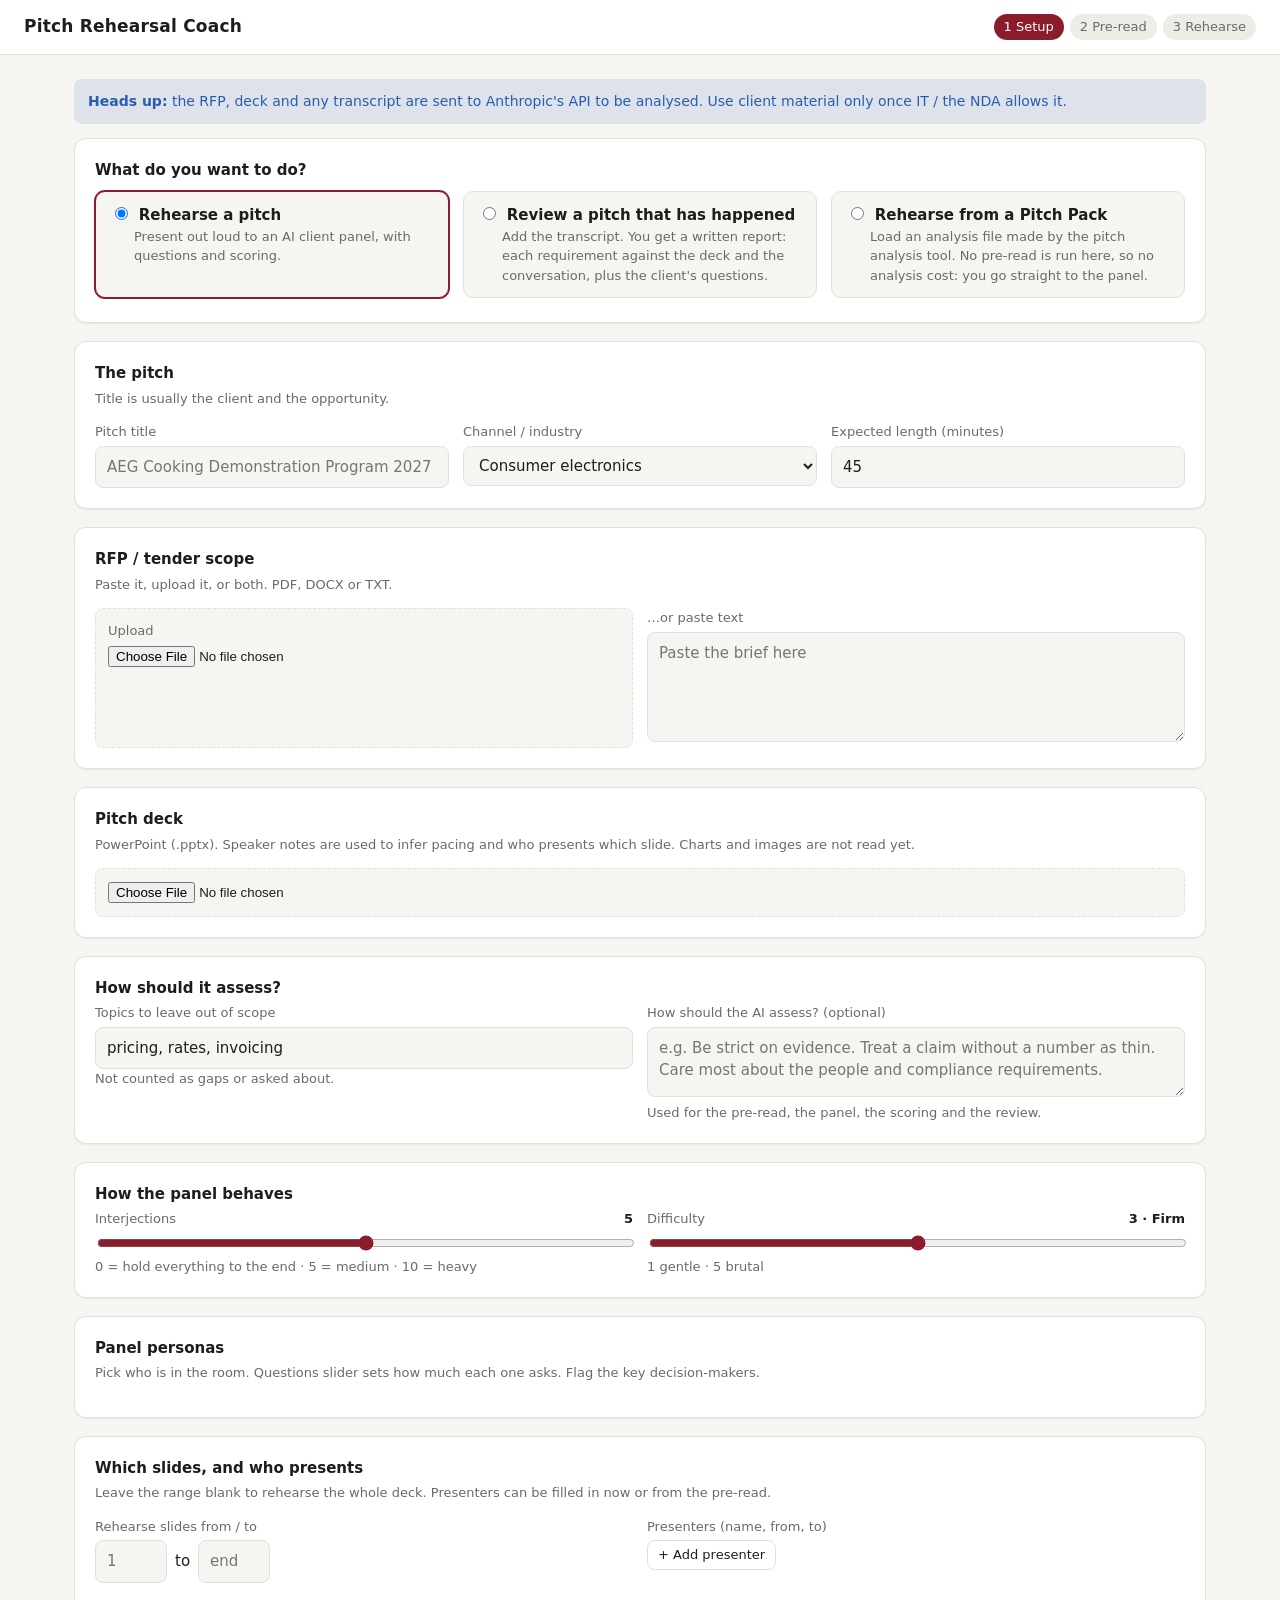
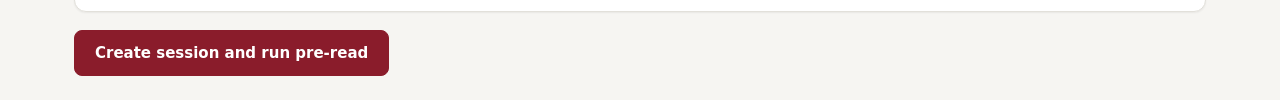
==== static/index.html @ 5f9fc353 "Pitch Rehearsal Coach: Pitch Pack import/export, password gate, Render deploy Co-Authored-By: Claude" ====
<!doctype html>
<html lang="en">
<head>
<meta charset="utf-8">
<meta name="viewport" content="width=device-width, initial-scale=1">
<title>Pitch Rehearsal Coach</title>
<style>
:root{
  --bg:#f6f5f2; --panel:#ffffff; --ink:#1d1d1b; --muted:#6b6a66; --line:#e2e0da;
  --accent:#8a1c2b; --accent-ink:#ffffff; --ok:#2e7d4f; --warn:#b7791f; --bad:#b3261e; --info:#2a5db0;
  --chip:#eeece6; --shadow:0 1px 2px rgba(0,0,0,.06);
}
@media (prefers-color-scheme: dark){
  :root{ --bg:#16161a; --panel:#1f1f25; --ink:#ecebe7; --muted:#a09f99; --line:#33333b;
    --accent:#d0566a; --accent-ink:#16161a; --ok:#59b57f; --warn:#e0a94a; --bad:#ef7b73; --info:#7aa7ee; --chip:#2a2a32; --shadow:none; }
}
*{box-sizing:border-box}
body{margin:0;background:var(--bg);color:var(--ink);font:15px/1.5 system-ui,-apple-system,"Segoe UI",Roboto,sans-serif}
header{display:flex;align-items:center;gap:16px;padding:14px 24px;border-bottom:1px solid var(--line);background:var(--panel);position:sticky;top:0;z-index:5}
header h1{font-size:17px;margin:0;font-weight:650;letter-spacing:.2px}
header .steps{display:flex;gap:6px;margin-left:auto;font-size:13px;color:var(--muted)}
.step{padding:3px 10px;border-radius:99px;background:var(--chip)}
.step.on{background:var(--accent);color:var(--accent-ink)}
main{max-width:1180px;margin:0 auto;padding:24px}
.card{background:var(--panel);border:1px solid var(--line);border-radius:12px;padding:20px;margin-bottom:18px;box-shadow:var(--shadow)}
.card h2{font-size:15px;margin:0 0 4px;font-weight:650}
.card p.hint{margin:0 0 14px;color:var(--muted);font-size:13px}
.grid{display:grid;gap:14px;grid-template-columns:repeat(auto-fit,minmax(min(240px,100%),1fr))}
label{display:block;font-size:13px;color:var(--muted);margin-bottom:4px}
input[type=text],input[type=number],textarea,select{width:100%;padding:9px 11px;border:1px solid var(--line);border-radius:8px;background:var(--bg);color:var(--ink);font:inherit}
textarea{min-height:110px;resize:vertical}
input[type=range]{width:100%;accent-color:var(--accent)}
.rv{float:right;color:var(--ink);font-weight:600}
button{font:inherit;cursor:pointer;border-radius:8px;border:1px solid var(--line);background:var(--panel);color:var(--ink);padding:8px 14px}
button.primary{background:var(--accent);color:var(--accent-ink);border-color:var(--accent);font-weight:600;padding:11px 20px}
button.small{padding:4px 10px;font-size:13px}
.btn{font:inherit;cursor:pointer;border-radius:8px;border:1px solid var(--line);background:var(--panel);color:var(--ink);padding:8px 14px;display:inline-block}
.btn.primary{background:var(--accent);color:var(--accent-ink);border-color:var(--accent);font-weight:600}
button:disabled{opacity:.5;cursor:default}
.file{border:1px dashed var(--line);border-radius:8px;padding:12px;background:var(--bg)}
.persona{border:1px solid var(--line);border-radius:10px;padding:14px;background:var(--bg)}
.persona.off{opacity:.5}
.persona .top{display:flex;align-items:center;gap:10px;margin-bottom:8px}
.orb{width:26px;height:26px;border-radius:50%;box-shadow:0 0 12px var(--c);background:radial-gradient(circle at 35% 30%,#fff9,var(--c) 60%)}
.persona .nm{font-weight:650}.persona .tt{font-size:12px;color:var(--muted)}
.persona details{margin-top:8px;font-size:13px}
.row{display:flex;gap:8px;align-items:center;margin-bottom:8px}
.row input{width:auto;flex:1;min-width:0}.row input.n{flex:0 0 72px}.row button{flex:0 0 auto}
.banner{padding:12px 14px;border-radius:8px;margin-bottom:14px;font-size:14px}
.banner.bad{background:color-mix(in srgb,var(--bad) 14%,transparent);color:var(--bad)}
.banner.info{background:color-mix(in srgb,var(--info) 12%,transparent);color:var(--info)}
.stats{display:flex;gap:12px;flex-wrap:wrap;margin:14px 0}
.stat{background:var(--bg);border:1px solid var(--line);border-radius:10px;padding:10px 14px;min-width:120px}
.stat b{display:block;font-size:22px}.stat span{font-size:12px;color:var(--muted)}
.tabs{display:flex;gap:4px;overflow-x:auto;border-bottom:1px solid var(--line);margin-bottom:14px}
.tab{white-space:nowrap;padding:9px 14px;border:none;border-bottom:2px solid transparent;border-radius:0;background:none;color:var(--muted)}
.tab.on{color:var(--ink);border-bottom-color:var(--accent);font-weight:600}
#pane{overflow-x:auto}
table{width:100%;min-width:640px;border-collapse:collapse;font-size:14px}
th{text-align:left;font-size:12px;color:var(--muted);font-weight:600;padding:6px 8px;border-bottom:1px solid var(--line)}
td{padding:10px 8px;border-bottom:1px solid var(--line);vertical-align:top}
tr.clickable{cursor:pointer}tr.clickable:hover td{background:var(--bg)}
.badge{display:inline-block;padding:2px 9px;border-radius:99px;font-size:12px;font-weight:600;white-space:nowrap}
.b-strong,.b-covered{background:color-mix(in srgb,var(--ok) 16%,transparent);color:var(--ok)}
.b-ok{background:var(--chip);color:var(--muted)}
.b-thin{background:color-mix(in srgb,var(--warn) 18%,transparent);color:var(--warn)}
.b-none,.b-unanswered{background:color-mix(in srgb,var(--bad) 15%,transparent);color:var(--bad)}
.b-ignored{background:var(--chip);color:var(--muted);text-decoration:line-through}
.chip{display:inline-block;background:var(--chip);border-radius:6px;padding:0 6px;margin:1px 2px 1px 0;font-size:12px}
.detail td{background:var(--bg)}
.q{margin:4px 0}.q .who{font-size:11px;text-transform:uppercase;letter-spacing:.5px;color:var(--muted);margin-right:6px}
.muted{color:var(--muted)}.small{font-size:13px}
.pace-quick{color:var(--info)}.pace-weighty{color:var(--accent);font-weight:650}
.spin{display:inline-block;width:14px;height:14px;border:2px solid var(--line);border-top-color:var(--accent);border-radius:50%;animation:s 1s linear infinite;vertical-align:-2px;margin-right:8px}
@keyframes s{to{transform:rotate(360deg)}}
.hidden{display:none}
.mode{display:block;border:1px solid var(--line);border-radius:10px;padding:12px 14px;cursor:pointer;background:var(--bg);color:var(--ink);font-size:15px}
.mode span{display:block;margin-left:24px}
.mode:has(input:checked){border-color:var(--accent);box-shadow:0 0 0 1px var(--accent)}
.mode input{width:auto;margin-right:6px}
@media (max-width:700px){main{padding:14px}header{padding:12px 14px}td,th{padding:8px 4px}}
</style>
</head>
<body>
<header>
  <h1>Pitch Rehearsal Coach</h1>
  <div class="steps"><span class="step on" id="st1">1 Setup</span><span class="step" id="st2">2 Pre-read</span><span class="step">3 Rehearse</span></div>
</header>
<main>

<!-- ============ SETUP ============ -->
<section id="setup">
  <div id="keyBanner" class="banner bad hidden">No API key found. Copy <b>.env.example</b> to <b>.env</b>, paste your Anthropic key, and restart the server. You can still fill in the form.</div>
  <div class="banner info"><b>Heads up:</b> the RFP, deck and any transcript are sent to Anthropic's API to be analysed. Use client material only once IT / the NDA allows it.</div>

  <div class="card">
    <h2>What do you want to do?</h2>
    <div class="grid" style="margin-top:10px">
      <label class="mode"><input type="radio" name="mode" value="rehearse" checked> <b>Rehearse a pitch</b><span class="small muted">Present out loud to an AI client panel, with questions and scoring.</span></label>
      <label class="mode"><input type="radio" name="mode" value="review"> <b>Review a pitch that has happened</b><span class="small muted">Add the transcript. You get a written report: each requirement against the deck and the conversation, plus the client's questions.</span></label>
      <label class="mode"><input type="radio" name="mode" value="pack"> <b>Rehearse from a Pitch Pack</b><span class="small muted">Load an analysis file made by the pitch analysis tool. No pre-read is run here, so no analysis cost: you go straight to the panel.</span></label>
    </div>
  </div>

  <div class="card">
    <h2>The pitch</h2>
    <p class="hint">Title is usually the client and the opportunity.</p>
    <div class="grid">
      <div><label>Pitch title</label><input type="text" id="title" placeholder="AEG Cooking Demonstration Program 2027"></div>
      <div><label>Channel / industry</label>
        <select id="channel">
          <option>Consumer electronics</option><option>Appliances / home</option><option>Pharmacy</option>
          <option>Liquor</option><option>Independent grocery</option><option>Grocery</option><option>Hardware</option><option>Other</option>
        </select></div>
      <div><label>Expected length (minutes)</label><input type="number" id="minutes" value="45" min="5" max="240"></div>
    </div>
  </div>

  <div class="card mode-pack hidden">
    <h2>Pitch Pack</h2>
    <p class="hint">The <b>.pitchpack.json</b> file exported by the pitch analysis tool (or from a session here). It carries the requirements, slide map, pacing, gaps and likely questions.</p>
    <div class="grid">
      <div class="file"><label>Pitch Pack file</label><input type="file" id="packFile" accept=".json,.pitchpack.json"></div>
      <div class="file"><label>Deck (optional)</label><input type="file" id="packDeck" accept=".pptx">
        <div class="small muted">Only used to warn you if the deck has changed since the analysis.</div></div>
    </div>
  </div>

  <div class="card mode-new">
    <h2>RFP / tender scope</h2>
    <p class="hint">Paste it, upload it, or both. PDF, DOCX or TXT.</p>
    <div class="grid">
      <div class="file"><label>Upload</label><input type="file" id="rfpFile" accept=".pdf,.docx,.txt,.md"></div>
      <div><label>…or paste text</label><textarea id="rfpText" placeholder="Paste the brief here"></textarea></div>
    </div>
  </div>

  <div class="card mode-new">
    <h2>Pitch deck</h2>
    <p class="hint">PowerPoint (.pptx). Speaker notes are used to infer pacing and who presents which slide. Charts and images are not read yet.</p>
    <div class="file"><input type="file" id="deckFile" accept=".pptx"></div>
  </div>

  <div class="card mode-review hidden">
    <h2>Transcript of the pitch</h2>
    <p class="hint">From Granola or any recorder. Speaker names and timestamps help but are not required. Without timestamps, timing is simply not assessed.</p>
    <div class="grid">
      <div class="file"><label>Upload (.txt, .md, .docx, .vtt, .srt)</label><input type="file" id="trFile" accept=".txt,.md,.docx,.vtt,.srt"></div>
      <div><label>…or paste the transcript</label><textarea id="trText" placeholder="Paste the whole meeting transcript here"></textarea></div>
      <div><label>Who was on your side? (optional)</label><input type="text" id="trSide" placeholder="e.g. Anthony, Julie. Helps when speaker labels are poor.">
        <label style="margin-top:10px">What happened? (optional)</label>
        <select id="trOutcome"><option value="">Not known yet</option><option>Won</option><option>Lost</option><option>Shortlisted / next round</option><option>Still waiting</option></select></div>
      <div><label>Notes for the reviewer (optional)</label><textarea id="trNotes" style="min-height:70px" placeholder="e.g. Recorded on my laptop in the room, so client voices may be unlabelled."></textarea></div>
    </div>
  </div>

  <div class="card mode-new">
    <h2>How should it assess?</h2>
    <div class="grid">
      <div><label>Topics to leave out of scope</label>
        <input type="text" id="ignore" value="pricing, rates, invoicing">
        <div class="small muted">Not counted as gaps or asked about.</div></div>
      <div><label>How should the AI assess? (optional)</label>
        <textarea id="guidance" style="min-height:70px" placeholder="e.g. Be strict on evidence. Treat a claim without a number as thin. Care most about the people and compliance requirements."></textarea>
        <div class="small muted">Used for the pre-read, the panel, the scoring and the review.</div></div>
    </div>
  </div>

  <div class="card mode-rehearse">
    <h2>How the panel behaves</h2>
    <div class="grid">
      <div><label>Interjections <span class="rv" id="interjV">5</span></label>
        <input type="range" id="interj" min="0" max="10" value="5">
        <div class="small muted">0 = hold everything to the end · 5 = medium · 10 = heavy</div></div>
      <div><label>Difficulty <span class="rv" id="diffV">3 · Firm</span></label>
        <input type="range" id="diff" min="1" max="5" value="3">
        <div class="small muted">1 gentle · 5 brutal</div></div>
    </div>
  </div>

  <div class="card mode-rehearse">
    <h2>Panel personas</h2>
    <p class="hint">Pick who is in the room. Questions slider sets how much each one asks. Flag the key decision-makers.</p>
    <div class="grid" id="personas"></div>
  </div>

  <div class="card mode-rehearse">
    <h2>Which slides, and who presents</h2>
    <p class="hint">Leave the range blank to rehearse the whole deck. Presenters can be filled in now or from the pre-read.</p>
    <div class="grid">
      <div><label>Rehearse slides from / to</label>
        <div class="row"><input type="number" class="n" id="rFrom" min="1" placeholder="1"><span>to</span><input type="number" class="n" id="rTo" min="1" placeholder="end"></div></div>
      <div><label>Presenters (name, from, to)</label><div id="presenters"></div>
        <button class="small" id="addPres" type="button">+ Add presenter</button></div>
    </div>
  </div>

  <button class="primary" id="go">Create session and run pre-read</button>
  <span id="goMsg" class="muted" style="margin-left:12px"></span>
  <div id="pastWrap" class="card hidden" style="margin-top:24px"><h2>Past sessions</h2><div id="past"></div></div>
</section>

<!-- ============ PRE-READ ============ -->
<section id="results" class="hidden">
  <div class="card">
    <div style="display:flex;gap:12px;align-items:center;flex-wrap:wrap">
      <div><h2 id="rTitle" style="font-size:18px"></h2><div class="muted small" id="rMeta"></div></div>
      <div class="row" style="margin-left:auto;gap:8px;display:flex;flex-wrap:wrap">
        <a class="btn" id="exportBtn" href="#" style="text-decoration:none">Export report (.docx)</a>
        <a class="btn" id="packBtn" href="#" style="text-decoration:none" title="Analysis as a file the other tool can load. Includes your rehearsal scores.">Export Pitch Pack</a>
        <a class="btn primary" id="rehBtn" href="#" style="text-decoration:none">Start rehearsal →</a>
        <button class="small" id="back">← New session</button>
      </div>
    </div>
    <details style="margin-top:12px"><summary class="small" style="cursor:pointer">Assessment guidance and re-run</summary>
      <p class="small muted" style="margin:8px 0">Tell the AI how to assess this pitch, then re-run the pre-read to see the difference.</p>
      <textarea id="guidance2" style="min-height:70px"></textarea>
      <div style="margin-top:8px"><button class="small" id="rerun">Save and re-run pre-read</button> <span id="rerunMsg" class="small muted"></span></div>
    </details>
    <div id="pastReh" class="small" style="margin-top:12px"></div>
    <p id="summary" style="margin:12px 0 0"></p>
    <div class="stats" id="stats"></div>
  </div>
  <div class="card">
    <div class="tabs" id="tabs">
      <button class="tab on" data-t="map">Slide map</button>
      <button class="tab" data-t="reqs">Requirements</button>
      <button class="tab" data-t="qs">Likely questions</button>
      <button class="tab" data-t="issues">Gaps &amp; inconsistencies</button>
    </div>
    <div id="pane"></div>
  </div>
</section>

</main>
<script>
const $ = s => document.querySelector(s);
const esc = s => String(s ?? '').replace(/[&<>"']/g, c => ({'&':'&amp;','<':'&lt;','>':'&gt;','"':'&quot;',"'":'&#39;'}[c]));
const DIFF = ['', 'Gentle', 'Fair', 'Firm', 'Tough', 'Brutal'];
const PERSONA_LABEL = {finance:'Finance', operations:'Operations', skeptic:'Skeptic', insights:'Insights', channel_expert:'Channel expert'};
let personas = [], sess = null, tab = 'map';

async function api(path, opts) {
  const r = await fetch(path, opts);
  const j = await r.json().catch(() => ({}));
  if (!r.ok) throw new Error(j.detail || r.statusText);
  return j;
}

/* ---------- setup ---------- */
function renderPersonas() {
  $('#personas').innerHTML = personas.map((p, i) => `
    <div class="persona ${p.include === false ? 'off' : ''}" data-i="${i}">
      <div class="top"><span class="orb" style="--c:${esc(p.colour)}"></span>
        <div style="flex:1"><div class="nm">${esc(p.name)}</div><div class="tt">${esc(p.title)}</div></div>
        <input type="checkbox" data-f="include" ${p.include === false ? '' : 'checked'} title="Include in this pitch"></div>
      <label>Questions <span class="rv">${p.questions}</span></label>
      <input type="range" min="0" max="10" value="${p.questions}" data-f="questions">
      <label style="display:flex;gap:6px;align-items:center;margin-top:8px"><input type="checkbox" data-f="key_decision_maker" ${p.key_decision_maker ? 'checked' : ''}> Key decision-maker</label>
      <details><summary>Voice &amp; style</summary>
        <div class="row" style="margin-top:8px"><input type="number" class="n" data-f="age" value="${p.voice.age}" title="Age">
          <input type="text" data-f="gender" value="${esc(p.voice.gender)}" title="Gender">
          <input type="text" data-f="accent" value="${esc(p.voice.accent)}" title="Accent"></div>
        <label style="display:flex;gap:6px;align-items:center"><input type="checkbox" data-f="locked" ${p.voice.locked ? 'checked' : ''}> Lock this voice</label>
        <label style="margin-top:8px">How they behave</label><textarea data-f="style" style="min-height:70px">${esc(p.style)}</textarea>
      </details>
    </div>`).join('');
}
$('#personas').addEventListener('input', e => {
  const card = e.target.closest('.persona'); if (!card) return;
  const p = personas[+card.dataset.i], f = e.target.dataset.f, t = e.target;
  const v = t.type === 'checkbox' ? t.checked : t.value;
  if (f === 'include') { p.include = v; card.classList.toggle('off', !v); }
  else if (f === 'questions') { p.questions = +v; t.previousElementSibling.querySelector('.rv').textContent = v; }
  else if (f === 'key_decision_maker') p.key_decision_maker = v;
  else if (f === 'age') p.voice.age = +v;
  else if (['gender', 'accent'].includes(f)) p.voice[f] = v;
  else if (f === 'locked') p.voice.locked = v;
  else if (f === 'style') p.style = v;
});
function addPresenter(name = '', from = '', to = '') {
  const d = document.createElement('div'); d.className = 'row';
  d.innerHTML = `<input type="text" placeholder="Name" value="${esc(name)}"><input type="number" class="n" min="1" placeholder="from" value="${esc(from)}"><input type="number" class="n" min="1" placeholder="to" value="${esc(to)}"><button class="small" type="button">✕</button>`;
  d.querySelector('button').onclick = () => d.remove();
  $('#presenters').appendChild(d);
}
$('#addPres').onclick = () => addPresenter();
$('#interj').oninput = e => $('#interjV').textContent = e.target.value;
$('#diff').oninput = e => $('#diffV').textContent = `${e.target.value} · ${DIFF[e.target.value]}`;

function mode() { return document.querySelector('input[name=mode]:checked').value; }
function applyMode() {
  const m = mode();
  document.querySelectorAll('.mode-review').forEach(e => e.classList.toggle('hidden', m !== 'review'));
  document.querySelectorAll('.mode-rehearse').forEach(e => e.classList.toggle('hidden', m === 'review'));
  document.querySelectorAll('.mode-pack').forEach(e => e.classList.toggle('hidden', m !== 'pack'));
  document.querySelectorAll('.mode-new').forEach(e => e.classList.toggle('hidden', m === 'pack'));
  $('#go').textContent = m === 'review' ? 'Review this pitch' : m === 'pack' ? 'Import pack and open' : 'Create session and run pre-read';
}
document.querySelectorAll('input[name=mode]').forEach(r => r.onchange = applyMode);

function collectSettings() {
  const num = s => { const v = $(s).value; return v === '' ? null : +v; };
  return {
    mode: mode(), title: $('#title').value.trim(), channel: $('#channel').value, minutes: num('#minutes'),
    interjection: +$('#interj').value, difficulty: +$('#diff').value, ignore_topics: $('#ignore').value.trim(), guidance: $('#guidance').value.trim(),
    range: mode() === 'review' ? {from: null, to: null} : {from: num('#rFrom'), to: num('#rTo')},
    personas: personas.filter(p => p.include !== false),
    presenters: [...$('#presenters').children].map(r => {
      const i = r.querySelectorAll('input'); return {name: i[0].value.trim(), from: i[1].value ? +i[1].value : null, to: i[2].value ? +i[2].value : null};
    }).filter(p => p.name),
  };
}

async function importPack() {
  const msg = $('#goMsg'), btn = $('#go'), pf = $('#packFile').files[0];
  if (!pf) return msg.textContent = 'Choose the Pitch Pack file first.';
  btn.disabled = true;
  try {
    msg.innerHTML = '<span class="spin"></span>Reading the Pitch Pack…';
    const cfg = collectSettings(); delete cfg.ignore_topics; delete cfg.guidance; delete cfg.channel;   // these come from the pack
    const fd = new FormData();
    fd.append('pack', pf); fd.append('settings', JSON.stringify(cfg));
    if ($('#packDeck').files[0]) fd.append('deck', $('#packDeck').files[0]);
    const made = await api('/api/packs/import', {method: 'POST', body: fd});
    if (made.warnings.length && !confirm('Check before you rehearse:\n\n' + made.warnings.join('\n\n') + '\n\nOpen it anyway?')) { msg.textContent = ''; return; }
    await openSession(made.id);
    msg.textContent = '';
  } catch (e) {
    msg.innerHTML = `<span style="color:var(--bad)">${esc(e.message)}</span>`;
  } finally { btn.disabled = false; }
}

$('#go').onclick = async () => {
  if (mode() === 'pack') return importPack();
  const msg = $('#goMsg'), btn = $('#go');
  const deck = $('#deckFile').files[0];
  if (!deck) return msg.textContent = 'Attach the deck first.';
  if (!$('#rfpFile').files[0] && !$('#rfpText').value.trim()) return msg.textContent = 'Add the RFP (paste or upload).';
  const review = mode() === 'review', tfile = $('#trFile').files[0], ttext = $('#trText').value.trim();
  if (review && !tfile && !ttext) return msg.textContent = 'Add the transcript (upload or paste).';
  btn.disabled = true;
  try {
    msg.innerHTML = '<span class="spin"></span>Uploading and reading files…';
    const fd = new FormData();
    fd.append('settings', JSON.stringify(collectSettings()));
    fd.append('deck', deck);
    if ($('#rfpFile').files[0]) fd.append('rfp_file', $('#rfpFile').files[0]);
    fd.append('rfp_text', $('#rfpText').value);
    const made = await api('/api/sessions', {method: 'POST', body: fd});
    msg.innerHTML = `<span class="spin"></span>Read ${made.slide_count} slides. The pre-read takes a minute or two…`;
    await api(`/api/sessions/${made.id}/preread`, {method: 'POST'});
    if (review) {
      msg.innerHTML = '<span class="spin"></span>Matching the transcript to your slides (about a minute)…';
      const t = new FormData();
      if (tfile) t.append('transcript_file', tfile);
      t.append('transcript_text', ttext); t.append('our_side', $('#trSide').value); t.append('outcome', $('#trOutcome').value); t.append('notes', $('#trNotes').value);
      const a = await api(`/api/sessions/${made.id}/assess`, {method: 'POST', body: t});
      msg.innerHTML = '<span class="spin"></span>Writing the review: requirements, deck, conversation and client questions (1–2 minutes)…';
      await api(`/api/sessions/${made.id}/rehearsals/${a.rid}/review`, {method: 'POST'});
      location.href = `/review?session=${made.id}&rid=${a.rid}`;
      return;
    }
    await openSession(made.id);
    msg.textContent = '';
  } catch (e) {
    msg.innerHTML = `<span style="color:var(--bad)">${esc(e.message)}</span>`;
  } finally { btn.disabled = false; }
};

/* ---------- results ---------- */
function show(which) {
  $('#setup').classList.toggle('hidden', which !== 'setup');
  $('#results').classList.toggle('hidden', which !== 'results');
  $('#st1').classList.toggle('on', which === 'setup'); $('#st2').classList.toggle('on', which === 'results');
}
async function openSession(id) {
  sess = await api(`/api/sessions/${id}`);
  if (!sess.preread) { alert('This session has no pre-read yet.'); return; }
  show('results'); render();
}
function reqStatus(r) {
  const pr = sess.preread;
  if (r.ignored) return 'ignored';
  const cov = pr.slides.filter(s => s.covers.includes(r.id));
  if (!cov.length) return 'unanswered';
  return cov.every(s => ['thin', 'none'].includes(s.evidence_strength)) ? 'thin' : 'covered';
}
function pacingOf(s) { return sess.pacing_overrides[s.n] || s.pacing; }
async function loadPastReh() {
  const list = await api(`/api/sessions/${sess.id}/rehearsals`).catch(() => []);
  $('#pastReh').innerHTML = list.length ? '<b>Past rehearsals and reviews:</b> ' + list.map(r => `<a href="${r.review ? '/review?session=' + sess.id + '&rid=' + r.id : '/rehearse?session=' + sess.id + '&view=' + r.id}">${r.review ? 'Pitch review · ' : r.past ? 'Real pitch · ' : ''}${esc(r.started)}${r.outcome ? ' · ' + esc(r.outcome) : ''}${r.review ? '' : r.total != null ? ' · total ' + r.total : ' · not scored'}</a>`).join(' · ') : '';
}
function render() {
  const pr = sess.preread, st = sess.settings;
  $('#exportBtn').href = `/api/sessions/${sess.id}/export.docx`;
  $('#packBtn').href = `/api/sessions/${sess.id}/pack.json?results=1`;
  $('#rehBtn').href = `/rehearse?session=${sess.id}`;
  if (document.activeElement !== $('#guidance2')) $('#guidance2').value = st.guidance || '';
  loadPastReh();
  $('#rTitle').textContent = st.title || 'Untitled pitch';
  $('#rMeta').textContent = `${pr.slides.length} slides · ${pr.requirements.length} requirements · ${pr.meta?.model || ''}` +
    (pr.meta?.input_tokens ? ` · ${pr.meta.input_tokens.toLocaleString()} in / ${pr.meta.output_tokens.toLocaleString()} out tokens` : '');
  $('#summary').textContent = pr.deck_summary;
  const statuses = pr.requirements.map(reqStatus);
  const cnt = k => statuses.filter(x => x === k).length;
  $('#stats').innerHTML = [
    ['Requirements covered', cnt('covered')], ['Thin evidence', cnt('thin')], ['Unanswered', cnt('unanswered')],
    ['Inconsistencies', pr.inconsistencies.length], ['Likely questions', pr.slides.reduce((a, s) => a + s.likely_questions.length, 0)],
  ].map(([l, v]) => `<div class="stat"><b>${v}</b><span>${l}</span></div>`).join('');
  document.querySelectorAll('.tab').forEach(t => t.classList.toggle('on', t.dataset.t === tab));
  $('#pane').innerHTML = {map: paneMap, reqs: paneReqs, qs: paneQs, issues: paneIssues}[tab]();
}
const badge = (k, t) => `<span class="badge b-${k}">${esc(t || k)}</span>`;
const slideTitle = n => esc(sess.slides[n - 1]?.title || '');

function paneMap() {
  const pr = sess.preread;
  const pres = (pr.slides.some(s => s.presenter_hint)) ? `<p class="small muted">Presenters inferred from speaker notes: <button class="small" onclick="applyPresenters()">Use these in session settings</button></p>` : '';
  return pres + `<table><thead><tr><th>#</th><th>Slide</th><th>Purpose and key message</th><th>Pacing</th><th>Evidence</th><th>Covers</th></tr></thead><tbody>` +
    pr.slides.map(s => {
      const p = pacingOf(s), ov = !!sess.pacing_overrides[s.n];
      return `<tr class="clickable" onclick="toggle(${s.n})"><td>${s.n}</td>
        <td><b>${slideTitle(s.n)}</b>${s.presenter_hint ? `<div class="small muted">${esc(s.presenter_hint)}</div>` : ''}</td>
        <td>${esc(s.purpose)}<div class="small muted">${esc(s.key_message)}</div></td>
        <td onclick="event.stopPropagation()"><select onchange="setPacing(${s.n},this.value)">
          ${['quick', 'normal', 'weighty'].map(o => `<option value="${o}" ${o === p ? 'selected' : ''}>${o}</option>`).join('')}</select>
          <div class="small muted">${ov ? 'overridden' : esc(s.pacing_reason)}</div></td>
        <td>${badge(s.evidence_strength)}</td>
        <td>${s.covers.map(c => `<span class="chip">${esc(c)}</span>`).join('')}</td></tr>
        <tr class="detail hidden" id="d${s.n}"><td></td><td colspan="5">
          <div class="small"><b>Evidence:</b> ${esc(s.evidence_note) || '–'}</div>
          ${s.likely_questions.map(q => `<div class="q"><span class="who">${PERSONA_LABEL[q.persona_hint]}</span>${esc(q.question)}</div>`).join('') || '<div class="small muted">No likely questions.</div>'}
        </td></tr>`;
    }).join('') + '</tbody></table>';
}
function paneReqs() {
  const pr = sess.preread;
  return `<table><thead><tr><th>ID</th><th>Requirement</th><th>Priority</th><th>Category</th><th>Status</th><th>Slides</th></tr></thead><tbody>` +
    pr.requirements.map(r => {
      const k = reqStatus(r), slides = pr.slides.filter(s => s.covers.includes(r.id)).map(s => s.n);
      return `<tr><td>${esc(r.id)}</td><td>${esc(r.text)}</td><td>${esc(r.priority)}</td><td class="muted">${esc(r.category)}</td>
        <td>${badge(k, k === 'ignored' ? 'out of scope' : k)}</td><td>${slides.map(n => `<span class="chip">${n}</span>`).join('') || '–'}</td></tr>`;
    }).join('') + '</tbody></table>';
}
function paneQs() {
  const pr = sess.preread, by = {};
  pr.slides.forEach(s => s.likely_questions.forEach(q => (by[q.persona_hint] ||= []).push({n: s.n, q: q.question})));
  return Object.keys(PERSONA_LABEL).filter(k => by[k]).map(k =>
    `<h3 style="font-size:14px;margin:16px 0 6px">${PERSONA_LABEL[k]} <span class="muted small">(${by[k].length})</span></h3>` +
    by[k].map(x => `<div class="q"><span class="chip">slide ${x.n}</span>${esc(x.q)}</div>`).join('')).join('') || '<p class="muted">No questions generated.</p>';
}
function paneIssues() {
  const pr = sess.preread, reqs = Object.fromEntries(pr.requirements.map(r => [r.id, r]));
  return `<h3 style="font-size:14px;margin:0 0 6px">Unanswered or only touched on</h3>` +
    (pr.unanswered_requirements.map(u => `<div class="q">${badge('unanswered', u.req_id)} ${esc(reqs[u.req_id]?.text || '')}<div class="small muted">${esc(u.note)}</div></div>`).join('') || '<p class="muted small">None.</p>') +
    `<h3 style="font-size:14px;margin:18px 0 6px">Inconsistencies</h3>` +
    (pr.inconsistencies.map(i => `<div class="q">${i.slides.map(n => `<span class="chip">slide ${n}</span>`).join('')}${esc(i.description)}</div>`).join('') || '<p class="muted small">None found.</p>');
}
function toggle(n) { $('#d' + n).classList.toggle('hidden'); }
async function setPacing(n, v) {
  const s = sess.preread.slides[n - 1];
  sess.pacing_overrides = await api(`/api/sessions/${sess.id}/pacing`, {method: 'PATCH', headers: {'Content-Type': 'application/json'}, body: JSON.stringify({[n]: v === s.pacing ? null : v})});
  render();
}
async function applyPresenters() {
  const out = [];
  sess.preread.slides.forEach(s => {
    const name = (s.presenter_hint || '').trim(); if (!name) return;
    const last = out[out.length - 1];
    if (last && last.name === name && last.to === s.n - 1) last.to = s.n; else out.push({name, from: s.n, to: s.n});
  });
  sess.settings.presenters = out;
  await api(`/api/sessions/${sess.id}/settings`, {method: 'PUT', headers: {'Content-Type': 'application/json'}, body: JSON.stringify(sess.settings)});
  alert('Presenters saved: ' + out.map(p => `${p.name} ${p.from}–${p.to}`).join(', '));
}
$('#tabs').onclick = e => { const t = e.target.closest('.tab'); if (t) { tab = t.dataset.t; render(); } };
$('#back').onclick = () => { show('setup'); loadPast(); };

$('#rerun').onclick = async () => {
  const msg = $('#rerunMsg'), btn = $('#rerun'); btn.disabled = true;
  try {
    sess.settings.guidance = $('#guidance2').value.trim();
    await api(`/api/sessions/${sess.id}/settings`, {method: 'PUT', headers: {'Content-Type': 'application/json'}, body: JSON.stringify(sess.settings)});
    msg.innerHTML = '<span class="spin"></span>Re-running the pre-read (a minute or two)…';
    await api(`/api/sessions/${sess.id}/preread`, {method: 'POST'});
    await openSession(sess.id); msg.textContent = 'Updated.';
  } catch (e) { msg.innerHTML = `<span style="color:var(--bad)">${esc(e.message)}</span>`; }
  finally { btn.disabled = false; }
};

/* ---------- boot ---------- */
async function loadPast() {
  const list = await api('/api/sessions').catch(() => []);
  $('#pastWrap').classList.toggle('hidden', !list.length);
  $('#past').innerHTML = list.map(s => `<div class="row"><span style="flex:1">${esc(s.title || 'Untitled')} <span class="muted small">· ${s.mode === 'review' ? 'review · ' : ''}${esc(s.created)} · ${s.slides} slides</span></span>
    ${s.has_preread ? `<button class="small" onclick="openSession('${s.id}')">Open</button>` : '<span class="muted small">no pre-read</span>'}</div>`).join('');
}
(async () => {
  const c = await api('/api/config');
  personas = c.personas.map(p => ({...p}));
  renderPersonas(); addPresenter(); applyMode();
  $('#keyBanner').classList.toggle('hidden', c.has_key);
  loadPast();
  const open = new URLSearchParams(location.search).get('open');
  if (open) openSession(open).catch(() => {});
})();
</script>
</body>
</html>
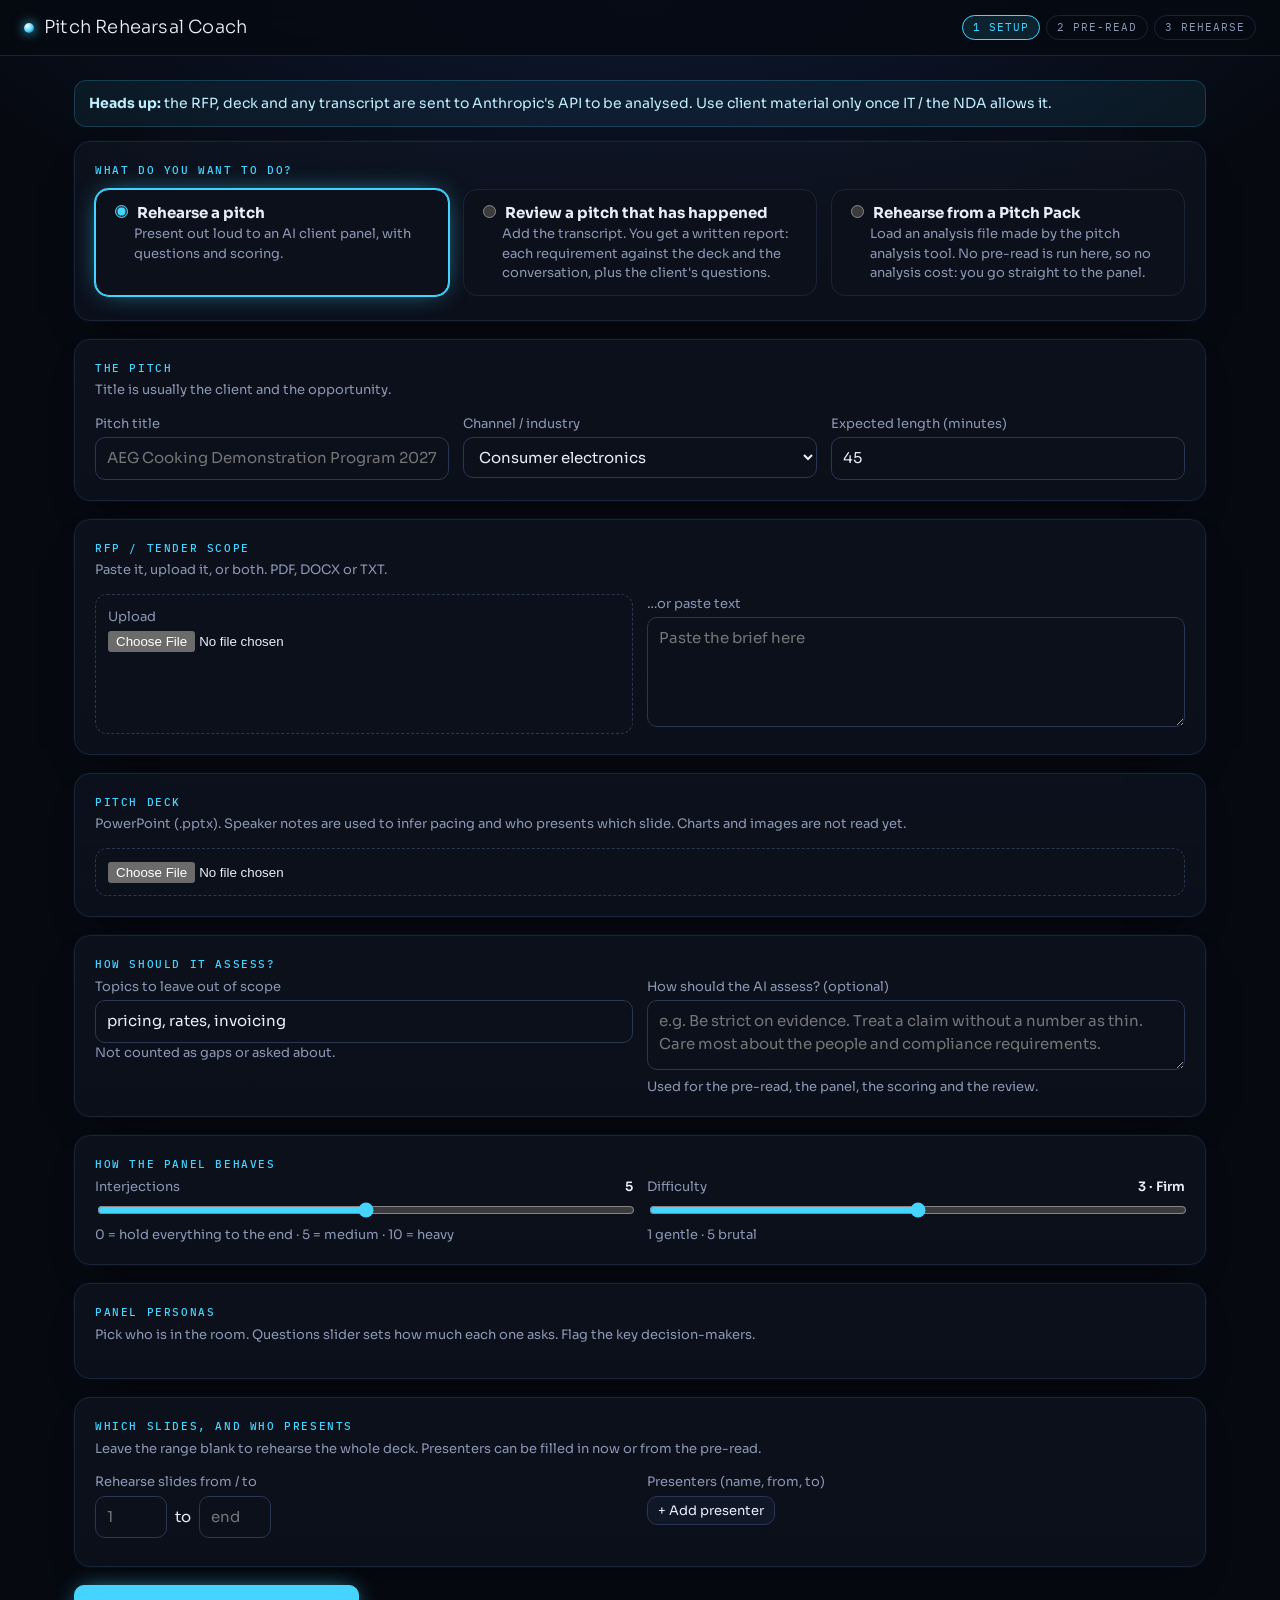
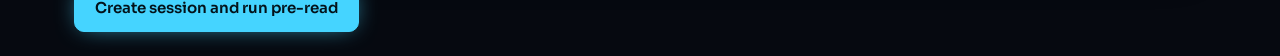
==== commit a99ddd4e: "Control Room redesign: shared dark theme, self-hosted fonts, cinematic live stage with focus orb and" ====
--- a/static/index.html
+++ b/static/index.html
@@ -80,6 +80,7 @@
 .mode input{width:auto;margin-right:6px}
 @media (max-width:700px){main{padding:14px}header{padding:12px 14px}td,th{padding:8px 4px}}
 </style>
+<link rel="icon" href="data:,"><link rel="stylesheet" href="/static/theme.css">
 </head>
 <body>
 <header>
--- a/static/theme.css
+++ b/static/theme.css
@@ -0,0 +1,140 @@
+@font-face{font-family:'Sora';font-weight:300;font-style:normal;font-display:swap;src:url(/static/fonts/sora-latin-300-normal.woff2) format('woff2')}
+@font-face{font-family:'Sora';font-weight:400;font-style:normal;font-display:swap;src:url(/static/fonts/sora-latin-400-normal.woff2) format('woff2')}
+@font-face{font-family:'Sora';font-weight:500;font-style:normal;font-display:swap;src:url(/static/fonts/sora-latin-500-normal.woff2) format('woff2')}
+@font-face{font-family:'Sora';font-weight:600;font-style:normal;font-display:swap;src:url(/static/fonts/sora-latin-600-normal.woff2) format('woff2')}
+@font-face{font-family:'Sora';font-weight:700;font-style:normal;font-display:swap;src:url(/static/fonts/sora-latin-700-normal.woff2) format('woff2')}
+@font-face{font-family:'IBM Plex Mono';font-weight:400;font-style:normal;font-display:swap;src:url(/static/fonts/ibm-plex-mono-latin-400-normal.woff2) format('woff2')}
+@font-face{font-family:'IBM Plex Mono';font-weight:500;font-style:normal;font-display:swap;src:url(/static/fonts/ibm-plex-mono-latin-500-normal.woff2) format('woff2')}
+
+/* ===== Control Room theme: shared by every page. Loaded after each page's own <style>. ===== */
+:root,:root:root{
+  --bg:#060910; --panel:#0b101b; --raised:#101726; --ink:#e9eef9; --muted:#8b97b3; --line:#1a2338; --line2:#2a3652;
+  --accent:#45d4ff; --accent-ink:#03121a; --ok:#3ddc97; --warn:#ffb454; --bad:#ff6b73; --info:#45d4ff;
+  --chip:#101726; --shadow:0 0 0 1px rgba(69,212,255,.03),0 18px 40px -24px rgba(0,0,0,.8);
+  --mono:'IBM Plex Mono',ui-monospace,SFMono-Regular,Menlo,Consolas,monospace;
+  color-scheme:dark;
+}
+html{background:var(--bg)}
+body{font-family:'Sora',system-ui,-apple-system,"Segoe UI",sans-serif;font-weight:400;
+  background:radial-gradient(1100px 520px at 50% -80px,#0f1a36 0%,rgba(6,9,16,0) 70%) no-repeat,var(--bg);background-attachment:fixed;
+  -webkit-font-smoothing:antialiased}
+header{background:rgba(6,9,16,.82)!important;backdrop-filter:blur(10px);border-bottom:1px solid var(--line)!important}
+header h1{font-weight:300!important;font-size:18px!important;letter-spacing:.2px}
+header h1::before{content:"";display:inline-block;width:10px;height:10px;border-radius:50%;margin-right:10px;vertical-align:0;
+  background:radial-gradient(circle at 35% 30%,#fff,var(--accent) 55%,#0a3b4d);box-shadow:0 0 12px var(--accent)}
+header a{color:var(--muted)}
+h1,h2,h3{font-weight:500}
+.card{background:linear-gradient(180deg,rgba(16,23,38,.55),rgba(11,16,27,.9));border:1px solid var(--line);border-radius:16px;box-shadow:var(--shadow)}
+.card h2{font-family:var(--mono);font-size:11px!important;font-weight:500!important;letter-spacing:1.6px;text-transform:uppercase;color:var(--accent)}
+.card p.hint,.hint{color:var(--muted)}
+label{color:var(--muted)}
+input[type=text],input[type=number],textarea,select{background:var(--panel)!important;border:1px solid var(--line2)!important;border-radius:10px!important;color:var(--ink);transition:border-color .2s,box-shadow .2s}
+input:focus,textarea:focus,select:focus{outline:none;border-color:var(--accent)!important;box-shadow:0 0 0 3px rgba(69,212,255,.15)}
+input[type=range]{accent-color:var(--accent)}
+input[type=checkbox],input[type=radio]{accent-color:var(--accent)}
+button,.btn{font-family:inherit;background:var(--raised)!important;border:1px solid var(--line2)!important;border-radius:10px!important;color:var(--ink);transition:border-color .2s,box-shadow .2s,transform .1s}
+button:hover:not(:disabled),.btn:hover{border-color:var(--accent)!important;box-shadow:0 0 18px -6px var(--accent)}
+button:active:not(:disabled){transform:translateY(1px)}
+button.primary,.btn.primary{background:var(--accent)!important;border-color:var(--accent)!important;color:var(--accent-ink)!important;font-weight:600;box-shadow:0 0 24px -8px var(--accent)}
+button.primary:hover:not(:disabled){box-shadow:0 0 30px -4px var(--accent)}
+:focus-visible{outline:2px solid var(--accent);outline-offset:2px}
+.banner{border-radius:12px;border:1px solid transparent}
+.banner.info{background:rgba(69,212,255,.07);border-color:rgba(69,212,255,.2);color:#bfeeff}
+.banner.bad{background:rgba(255,107,115,.09);border-color:rgba(255,107,115,.25);color:#ffb0b5}
+.banner.warn{background:rgba(255,180,84,.09);border-color:rgba(255,180,84,.25);color:#ffd49b}
+.file{background:var(--panel)!important;border:1px dashed var(--line2)!important;border-radius:12px}
+.step{font-family:var(--mono);font-size:11px;letter-spacing:1px;text-transform:uppercase;background:transparent!important;border:1px solid var(--line);color:var(--muted)}
+.step.on{background:rgba(69,212,255,.12)!important;border-color:var(--accent);color:var(--accent)!important}
+.mode{border-radius:14px!important;background:var(--panel)!important;transition:border-color .2s,box-shadow .2s}
+.mode:has(input:checked){border-color:var(--accent)!important;box-shadow:0 0 0 1px var(--accent),0 0 28px -10px var(--accent)!important}
+.persona{background:linear-gradient(180deg,rgba(16,23,38,.7),rgba(11,16,27,.85))!important;border:1px solid var(--line)!important;border-radius:16px!important;transition:border-color .25s,box-shadow .25s}
+.persona:hover{border-color:color-mix(in srgb,var(--c,#45d4ff) 55%,var(--line))!important}
+.persona.off{opacity:.45}
+.persona .nm{font-weight:600}
+.orb{width:30px;height:30px;box-shadow:0 0 16px -1px var(--c),inset 0 0 8px rgba(0,0,0,.4)!important;background:radial-gradient(circle at 35% 30%,#fff,var(--c) 45%,color-mix(in srgb,var(--c) 30%,#05070d) 100%)!important}
+.stat,.score{background:var(--panel)!important;border:1px solid var(--line)!important;border-radius:14px!important}
+.stat b,.score b{font-family:var(--mono);font-weight:500}
+.stat span,.score span{font-family:var(--mono);font-size:10.5px;letter-spacing:1px;text-transform:uppercase}
+th{font-family:var(--mono);font-size:10.5px!important;letter-spacing:1.2px;text-transform:uppercase;color:var(--muted)!important;font-weight:500!important;border-bottom:1px solid var(--line2)!important}
+td{border-bottom:1px solid var(--line)!important}
+tr.clickable:hover td,.detail td{background:rgba(69,212,255,.04)!important}
+.tab{font-family:var(--mono);font-size:12px;letter-spacing:.8px;text-transform:uppercase}
+.tab.on{color:var(--accent)!important;border-bottom-color:var(--accent)!important}
+.tabs{border-bottom:1px solid var(--line2)!important}
+.badge{font-family:var(--mono);font-size:10.5px!important;letter-spacing:1px;text-transform:uppercase;border-radius:6px!important;font-weight:500!important}
+.badge,.b-ok,.b-ignored{background:rgba(139,151,179,.14)}
+.b-strong,.b-covered,.b-yes,.b-clear{background:rgba(61,220,151,.14)!important;color:var(--ok)!important}
+.b-thin,.b-partial,.b-rushed,.b-waffled{background:rgba(255,180,84,.14)!important;color:var(--warn)!important}
+.b-none,.b-unanswered,.b-no,.b-skipped{background:rgba(255,107,115,.14)!important;color:#ff9aa0!important}
+.chip{background:var(--raised)!important;border:1px solid var(--line);border-radius:6px!important;font-family:var(--mono);font-size:11px!important}
+.pill{font-family:var(--mono);font-size:11px!important;letter-spacing:1.2px;text-transform:uppercase;background:transparent!important;border:1px solid var(--line2)}
+.pill.live{background:rgba(255,107,115,.12)!important;border-color:var(--bad);color:var(--bad)!important}
+.pill.live::before{content:"";display:inline-block;width:7px;height:7px;border-radius:50%;background:var(--bad);margin-right:7px;animation:pulse 1.4s ease-in-out infinite}
+@keyframes pulse{50%{opacity:.25}}
+#clock{font-family:var(--mono)!important;font-weight:500!important;color:var(--accent)}
+.spin{border-color:var(--line2)!important;border-top-color:var(--accent)!important}
+.pace-quick{color:var(--accent)!important}.pace-weighty{color:var(--warn)!important}
+::-webkit-scrollbar{width:10px;height:10px}::-webkit-scrollbar-thumb{background:var(--line2);border-radius:8px}::-webkit-scrollbar-track{background:transparent}
+.dot{background:var(--line2)}
+.dot.ok{box-shadow:0 0 8px var(--ok)}.dot.bad{box-shadow:0 0 8px var(--bad)}.dot.warn{box-shadow:0 0 8px var(--warn)}
+@media (prefers-reduced-motion:reduce){*{animation:none!important;transition:none!important}}
+
+/* ===== live stage ===== */
+.stage{display:grid;grid-template-columns:minmax(0,1.25fr) minmax(0,1fr);gap:16px;align-items:stretch}
+@media (max-width:980px){.stage{grid-template-columns:1fr}}
+.focus{position:relative;border:1px solid var(--line);border-radius:20px;overflow:hidden;min-height:520px;display:flex;flex-direction:column;align-items:center;justify-content:flex-start;padding:22px 18px 18px;
+  background:radial-gradient(600px 380px at 50% 38%,color-mix(in srgb,var(--fc,#45d4ff) 14%,transparent),transparent 70%),linear-gradient(180deg,#0a0f1b,#070b13)}
+.focus .tag{font-family:var(--mono);font-size:10.5px;letter-spacing:1.8px;color:var(--muted);text-transform:uppercase;align-self:flex-start}
+.focus canvas.bigorb{width:min(340px,70%);aspect-ratio:1;height:auto;display:block;margin:6px auto 0;filter:drop-shadow(0 0 36px color-mix(in srgb,var(--fc,#45d4ff) 40%,transparent))}
+.focus .who{font-size:20px;font-weight:300;margin-top:4px;text-align:center;letter-spacing:-.2px}
+.focus .who small{display:block;font-family:var(--mono);font-size:10.5px;letter-spacing:1.4px;color:var(--muted);text-transform:uppercase;margin-top:3px}
+.captions{margin:12px auto 0;max-width:560px;min-height:84px;text-align:center;font-size:17px;font-weight:300;line-height:1.5;color:#dbe6ff}
+.captions.idle{color:var(--muted);font-size:14px}
+.captions .you{display:block;font-family:var(--mono);font-size:10.5px;letter-spacing:1.4px;color:var(--accent);text-transform:uppercase;margin-bottom:4px}
+.focus .status{position:absolute;right:16px;top:16px;display:flex;align-items:center;gap:8px;font-family:var(--mono);font-size:10.5px;letter-spacing:1.2px;color:var(--muted);text-transform:uppercase}
+.mic{display:inline-block;width:8px;height:8px;border-radius:50%;background:var(--line2)}
+.mic.on{background:var(--ok);box-shadow:0 0 10px var(--ok);animation:pulse 1.8s infinite}
+.side{display:flex;flex-direction:column;gap:16px;min-width:0}
+.side .card{margin:0}
+.ring{display:flex;gap:10px;flex-wrap:wrap;justify-content:center}
+.member{text-align:center;width:96px!important;cursor:default}
+.member canvas.big{width:72px!important;height:72px!important;opacity:.85}
+.member .nm{font-size:12px!important;font-weight:600}.member .tt{font-size:10px!important}
+.member .kdm{font-family:var(--mono);font-size:9px!important;letter-spacing:1px!important;color:var(--warn)!important}
+.member.speaking{filter:none}
+.member.speaking canvas.big{box-shadow:none;transform:scale(1.12)}
+.slidecard{text-align:left!important;padding:18px 20px!important}
+.slidecard .num{font-family:var(--mono);font-weight:500!important;font-size:46px!important;color:var(--accent)!important;display:inline}
+.slidecard .of{font-family:var(--mono);color:var(--muted);font-size:11px!important;letter-spacing:1.4px;text-transform:uppercase}
+.slidecard .ttl{font-size:17px!important;font-weight:400!important}
+.deckstrip{display:flex;gap:4px;margin-top:12px;flex-wrap:wrap}
+.deckstrip i{display:block;flex:1 0 14px;max-width:30px;height:6px;border-radius:3px;background:var(--line2)}
+.deckstrip i.done{background:rgba(69,212,255,.45)}.deckstrip i.now{background:var(--accent);box-shadow:0 0 10px var(--accent)}
+#feed{background:var(--panel)!important;border:1px solid var(--line)!important;border-radius:12px!important;height:220px!important;font-size:13.5px!important}
+#feed .t{font-family:var(--mono)}
+#feed .p{color:var(--accent)!important}
+.controlbar{display:flex;gap:10px;align-items:center;flex-wrap:wrap;margin-top:16px;padding:12px 16px;border:1px solid var(--line);border-radius:14px;background:rgba(11,16,27,.8)}
+.live-int{display:flex;align-items:center;gap:8px;font-family:var(--mono);font-size:11px;letter-spacing:1px;color:var(--muted);text-transform:uppercase}
+.live-int input{width:110px}.live-int b{color:var(--accent);min-width:1.4em;text-align:right}
+
+/* ===== results ===== */
+.dials{display:grid;grid-template-columns:repeat(auto-fit,minmax(140px,1fr));gap:14px;margin:16px 0}
+.dial{position:relative;text-align:center;padding:16px 8px 12px;border:1px solid var(--line);border-radius:16px;background:var(--panel)}
+.dial svg{width:110px;height:110px;transform:rotate(-90deg)}
+.dial circle{fill:none;stroke-width:7;stroke-linecap:round}
+.dial .trk{stroke:var(--line2)}
+.dial .val{stroke:var(--c,var(--accent));stroke-dasharray:0 999;filter:drop-shadow(0 0 5px var(--c,var(--accent)));transition:stroke-dasharray 1.3s cubic-bezier(.2,.8,.2,1)}
+.dial .n{position:absolute;left:0;right:0;top:46px;font-family:var(--mono);font-size:26px;font-weight:500}
+.dial .l{font-family:var(--mono);font-size:10.5px;letter-spacing:1.2px;color:var(--muted);text-transform:uppercase;margin-top:6px}
+.verdicts{display:flex;gap:5px;flex-wrap:wrap;margin:12px 0 4px}
+.verdicts .vs{width:34px;height:42px;border-radius:8px;border:1px solid var(--line2);background:var(--panel);display:flex;flex-direction:column;align-items:center;justify-content:center;font-family:var(--mono);font-size:10px;color:var(--muted);position:relative}
+.verdicts .vs b{font-weight:500;font-size:12px;color:var(--ink)}
+.verdicts .vs::after{content:"";position:absolute;left:5px;right:5px;bottom:4px;height:3px;border-radius:2px;background:var(--vc,var(--line2))}
+.verdicts .vs.clear{--vc:var(--ok)}.verdicts .vs.rushed,.verdicts .vs.waffled{--vc:var(--warn)}.verdicts .vs.skipped{--vc:var(--bad)}
+.bar{background:var(--raised)!important;height:8px!important}.bar i{background:linear-gradient(90deg,#1f8fb3,var(--accent))!important;box-shadow:0 0 10px -2px var(--accent)}
+.cards-fade>*{animation:rise .5s both}.cards-fade>*:nth-child(2){animation-delay:.08s}.cards-fade>*:nth-child(3){animation-delay:.16s}.cards-fade>*:nth-child(4){animation-delay:.24s}
+@keyframes rise{from{opacity:0;transform:translateY(8px)}}
+.ring:has(.member.speaking) .member:not(.speaking) canvas.big{filter:brightness(.55) saturate(.7)}
+.ring:has(.member.speaking) .member:not(.speaking) .nm,.ring:has(.member.speaking) .member:not(.speaking) .tt{opacity:.5}
+.member.speaking .nm{color:var(--c)}
+.verdicts{margin-bottom:20px!important}
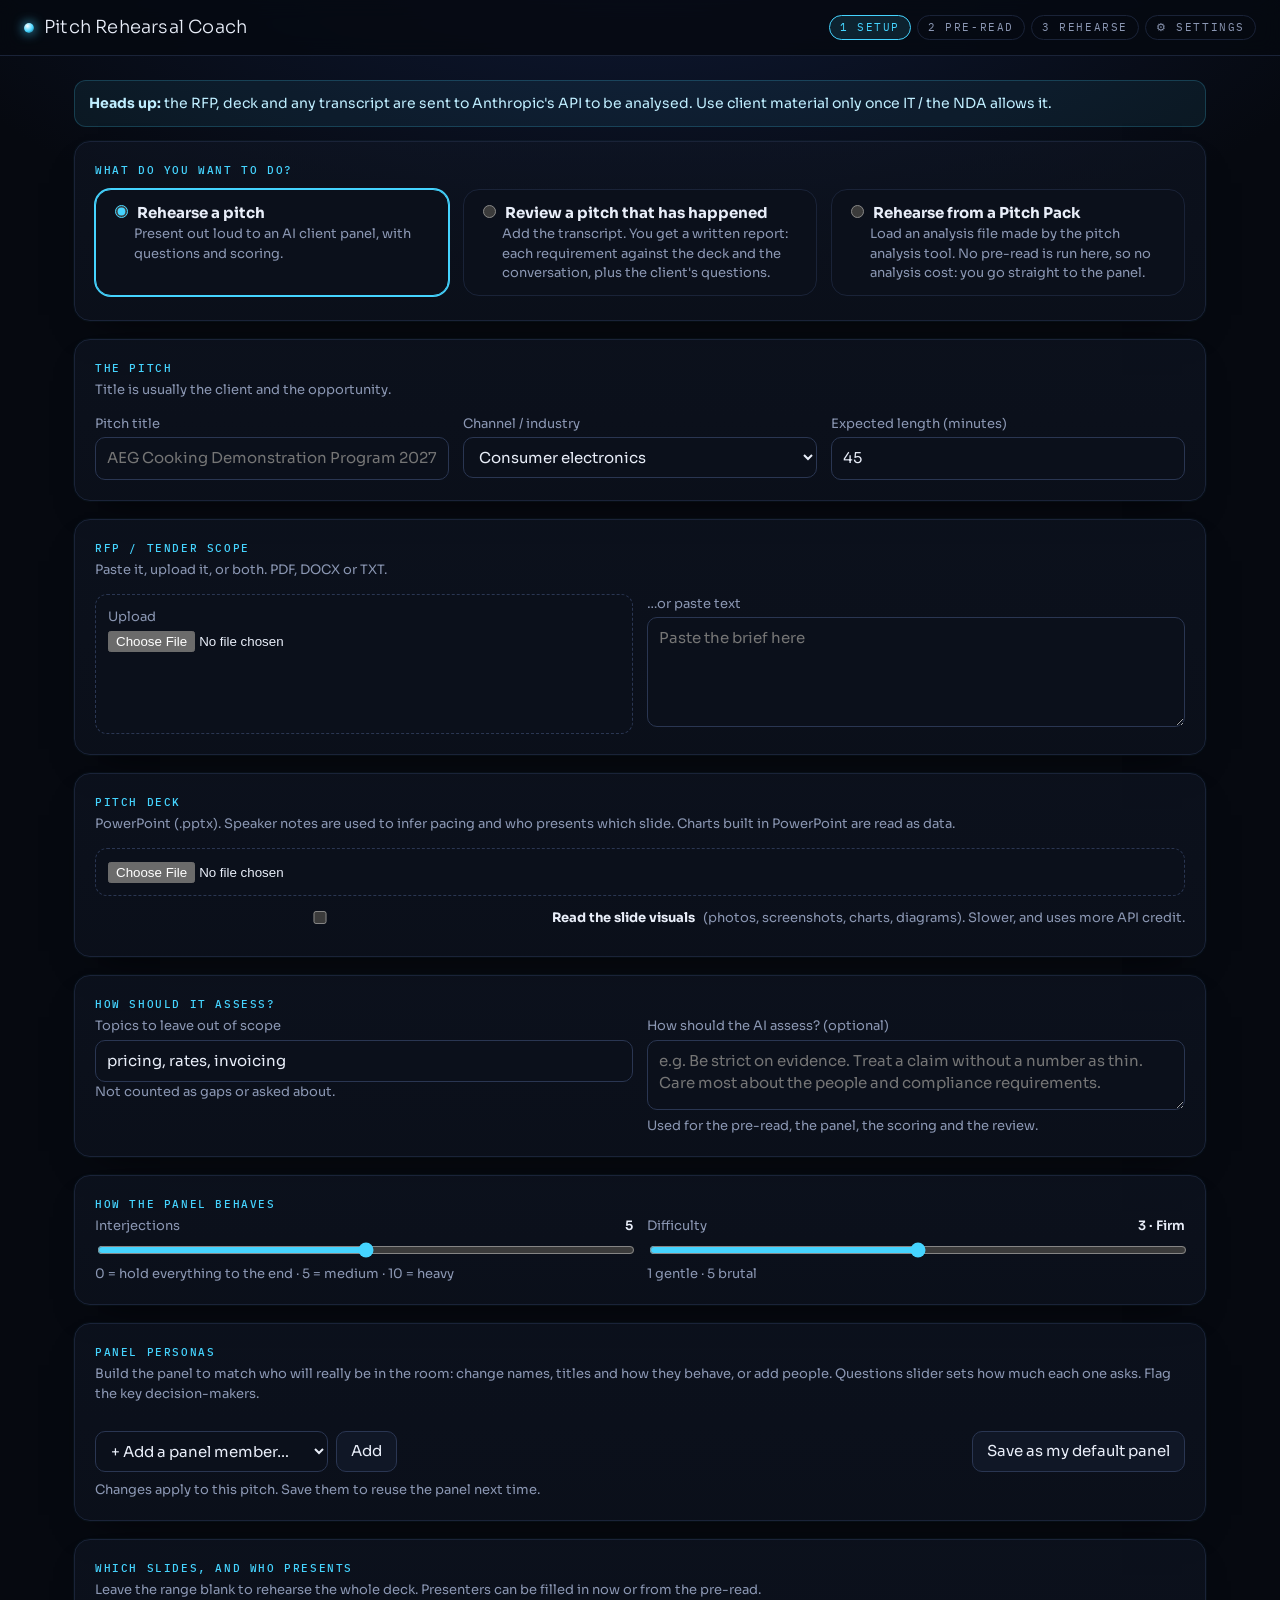
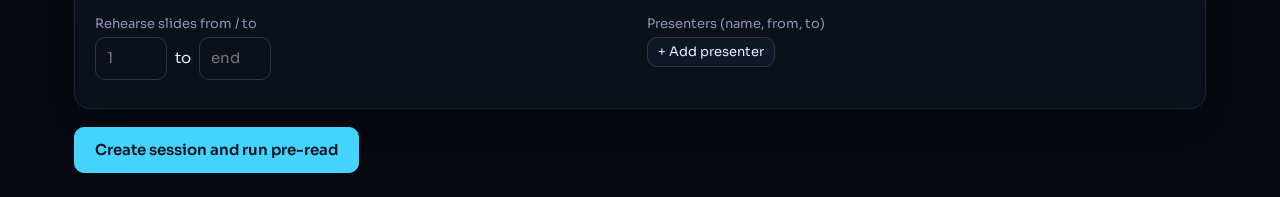
==== commit 1723ed49: "Slide visuals (deck PDF or pptx pictures, tick box), Settings page with Dark/Light/Microsoft themes," ====
--- a/static/index.html
+++ b/static/index.html
@@ -2,6 +2,7 @@
 <html lang="en">
 <head>
 <meta charset="utf-8">
+<script src="/static/theme.js"></script>
 <meta name="viewport" content="width=device-width, initial-scale=1">
 <title>Pitch Rehearsal Coach</title>
 <style>
@@ -85,7 +86,7 @@
 <body>
 <header>
   <h1>Pitch Rehearsal Coach</h1>
-  <div class="steps"><span class="step on" id="st1">1 Setup</span><span class="step" id="st2">2 Pre-read</span><span class="step">3 Rehearse</span></div>
+  <div class="steps"><span class="step on" id="st1">1 Setup</span><span class="step" id="st2">2 Pre-read</span><span class="step">3 Rehearse</span><a class="step" href="/settings" style="text-decoration:none">⚙ Settings</a></div>
 </header>
 <main>
 
@@ -138,8 +139,14 @@
 
   <div class="card mode-new">
     <h2>Pitch deck</h2>
-    <p class="hint">PowerPoint (.pptx). Speaker notes are used to infer pacing and who presents which slide. Charts and images are not read yet.</p>
+    <p class="hint">PowerPoint (.pptx). Speaker notes are used to infer pacing and who presents which slide. Charts built in PowerPoint are read as data.</p>
     <div class="file"><input type="file" id="deckFile" accept=".pptx"></div>
+    <label class="row small" style="margin-top:12px;color:var(--ink)"><input type="checkbox" id="readVis"> <b>Read the slide visuals</b> <span class="muted">(photos, screenshots, charts, diagrams). Slower, and uses more API credit.</span></label>
+    <div id="visBox" class="hidden" style="margin-top:10px">
+      <label>Deck as a PDF (recommended: File &gt; Export &gt; PDF in PowerPoint)</label>
+      <div class="file"><input type="file" id="deckPdf" accept=".pdf"></div>
+      <div class="small muted">With the PDF, Claude sees every slide exactly as the client does. Without it, only pictures embedded in the .pptx are read.</div>
+    </div>
   </div>
 
   <div class="card mode-review hidden">
@@ -179,10 +186,15 @@
     </div>
   </div>
 
-  <div class="card mode-rehearse">
+  <div class="card mode-rehearse" id="panel">
     <h2>Panel personas</h2>
-    <p class="hint">Pick who is in the room. Questions slider sets how much each one asks. Flag the key decision-makers.</p>
+    <p class="hint">Build the panel to match who will really be in the room: change names, titles and how they behave, or add people. Questions slider sets how much each one asks. Flag the key decision-makers.</p>
     <div class="grid" id="personas"></div>
+    <div class="row" style="margin-top:14px">
+      <select id="tplSel" style="width:auto;min-width:230px"></select><button type="button" id="addPerson">Add</button>
+      <button type="button" id="savePanel" style="margin-left:auto">Save as my default panel</button>
+    </div>
+    <div class="small muted" id="personaMsg" style="margin-top:6px">Changes apply to this pitch. Save them to reuse the panel next time.</div>
   </div>
 
   <div class="card mode-rehearse">
@@ -248,24 +260,56 @@
   return j;
 }
 
+
+async function apiLong(path, opts) {           // long AI calls: run on the server, poll until done (survives dropped connections)
+  const r = await api(path + (path.includes('?') ? '&' : '?') + 'bg=1', opts);
+  if (!r.job) return r;
+  let fails = 0;
+  for (;;) {
+    await new Promise(res => setTimeout(res, 2500));
+    let j;
+    try { j = await api('/api/jobs/' + r.job); fails = 0; }
+    catch (e) { if (/gone|restarted/i.test(e.message) || ++fails > 20) throw e; continue; }
+    if (j.state === 'done') return j.result;
+    if (j.state === 'error') throw new Error(j.detail || 'The server reported an error.');
+  }
+}
+
 /* ---------- setup ---------- */
+const ACCENTS = ['Australian', 'British', 'American', 'Irish', 'Indian', 'New Zealand', 'Canadian'];
+const TEMPLATES = [
+  ['CEO / managing director', 'Chief Executive', 'Big-picture and commercial. Wants the strategic fit, the risk to the brand, and a clear reason to choose you over the incumbent. Impatient with detail that does not move the decision.', 'male', 52],
+  ['Procurement lead', 'Head of Procurement', 'Process-driven and fair-minded. Probes pricing structure, contract terms, service levels, exit clauses and how you compare like for like with other bidders.', 'female', 46],
+  ['Marketing director', 'Marketing Director', 'Cares about brand presentation, campaign impact and customer experience in store. Asks how execution protects the brand and what the shopper actually sees.', 'female', 42],
+  ['Sales / category manager', 'National Sales Manager', 'Commercial and numbers-led. Wants proof it lifts sales, how quickly, and how you work with the retailers\' buyers.', 'male', 44],
+  ['Legal / compliance', 'Legal & Compliance Counsel', 'Careful and literal. Probes privacy, data handling, insurance, WHS and what happens when something goes wrong.', 'female', 50],
+  ['IT / data security', 'Head of IT Security', 'Asks where data lives, who can access it, how it is secured and how systems integrate with theirs. Distrusts vague assurances.', 'male', 38],
+  ['Friendly sponsor', 'Internal Champion', 'Supportive and wants you to succeed. Asks the soft questions that let you shine, but will quietly note any hesitation to report back.', 'female', 36],
+  ['Blank person', '', '', 'female', 40],
+];
+const SWATCH = ['#d4a017', '#2e8b57', '#e5484d', '#3b82f6', '#a259ff', '#14b8a6', '#f97316', '#ec4899'];
 function renderPersonas() {
   $('#personas').innerHTML = personas.map((p, i) => `
-    <div class="persona ${p.include === false ? 'off' : ''}" data-i="${i}">
+    <div class="persona ${p.include === false ? 'off' : ''}" data-i="${i}" style="--c:${esc(p.colour)}">
       <div class="top"><span class="orb" style="--c:${esc(p.colour)}"></span>
-        <div style="flex:1"><div class="nm">${esc(p.name)}</div><div class="tt">${esc(p.title)}</div></div>
+        <div style="flex:1;min-width:0"><input type="text" data-f="name" value="${esc(p.name)}" maxlength="40" placeholder="Name" style="font-weight:600;margin-bottom:4px">
+          <input type="text" data-f="title" value="${esc(p.title)}" maxlength="60" placeholder="Job title"></div>
         <input type="checkbox" data-f="include" ${p.include === false ? '' : 'checked'} title="Include in this pitch"></div>
       <label>Questions <span class="rv">${p.questions}</span></label>
       <input type="range" min="0" max="10" value="${p.questions}" data-f="questions">
       <label style="display:flex;gap:6px;align-items:center;margin-top:8px"><input type="checkbox" data-f="key_decision_maker" ${p.key_decision_maker ? 'checked' : ''}> Key decision-maker</label>
-      <details><summary>Voice &amp; style</summary>
-        <div class="row" style="margin-top:8px"><input type="number" class="n" data-f="age" value="${p.voice.age}" title="Age">
-          <input type="text" data-f="gender" value="${esc(p.voice.gender)}" title="Gender">
-          <input type="text" data-f="accent" value="${esc(p.voice.accent)}" title="Accent"></div>
-        <label style="display:flex;gap:6px;align-items:center"><input type="checkbox" data-f="locked" ${p.voice.locked ? 'checked' : ''}> Lock this voice</label>
-        <label style="margin-top:8px">How they behave</label><textarea data-f="style" style="min-height:70px">${esc(p.style)}</textarea>
+      <label style="margin-top:8px">How they behave (concerns, personality, hot buttons)</label>
+      <textarea data-f="style" style="min-height:84px" maxlength="800" placeholder="e.g. Protective of her team, hates vague promises, always asks what happens on a bad day.">${esc(p.style)}</textarea>
+      <details><summary>Voice, colour &amp; remove</summary>
+        <div class="row" style="margin-top:8px"><input type="number" class="n" data-f="age" value="${p.voice.age}" min="18" max="90" title="Age">
+          <select data-f="gender" title="Voice"><option value="female" ${p.voice.gender === 'female' ? 'selected' : ''}>Female voice</option><option value="male" ${p.voice.gender === 'male' ? 'selected' : ''}>Male voice</option></select>
+          <select data-f="accent" title="Accent">${ACCENTS.map(a => `<option ${a.toLowerCase() === String(p.voice.accent).toLowerCase() ? 'selected' : ''}>${a}</option>`).join('')}</select></div>
+        <div class="row"><label style="margin:0">Colour</label><input type="color" data-f="colour" value="${esc(p.colour)}" style="width:44px;height:30px;padding:0"> 
+          <label style="display:flex;gap:6px;align-items:center;margin:0"><input type="checkbox" data-f="locked" ${p.voice.locked ? 'checked' : ''}> Lock voice</label></div>
+        <button class="small" type="button" data-del="1" style="margin-top:8px">Remove from the panel</button>
       </details>
-    </div>`).join('');
+    </div>`).join('') || '<div class="muted">No panel members. Add one below.</div>';
+  $('#addPerson').disabled = personas.length >= 8;
 }
 $('#personas').addEventListener('input', e => {
   const card = e.target.closest('.persona'); if (!card) return;
@@ -277,8 +321,29 @@
   else if (f === 'age') p.voice.age = +v;
   else if (['gender', 'accent'].includes(f)) p.voice[f] = v;
   else if (f === 'locked') p.voice.locked = v;
-  else if (f === 'style') p.style = v;
+  else if (f === 'name' || f === 'title' || f === 'style') p[f] = v;
+  else if (f === 'colour') { p.colour = v; card.style.setProperty('--c', v); card.querySelector('.orb').style.setProperty('--c', v); }
 });
+$('#personas').addEventListener('click', e => {
+  if (!e.target.dataset.del) return;
+  const i = +e.target.closest('.persona').dataset.i;
+  if (confirm(`Remove ${personas[i].name || 'this person'} from the panel?`)) { personas.splice(i, 1); renderPersonas(); }
+});
+$('#tplSel').innerHTML = '<option value="">+ Add a panel member…</option>' + TEMPLATES.map((x, i) => `<option value="${i}">${esc(x[0])}</option>`).join('');
+$('#addPerson').onclick = () => {
+  const v = $('#tplSel').value; if (v === '' || personas.length >= 8) { $('#personaMsg').textContent = v === '' ? 'Choose a type of person first.' : 'A panel can have up to 8 people.'; return; }
+  const [, title, style, gender, age] = TEMPLATES[+v];
+  personas.push({ id: 'c' + Math.random().toString(36).slice(2, 8), name: '', title, colour: SWATCH[personas.length % SWATCH.length], style, questions: 5,
+    key_decision_maker: false, voice: { age, gender, accent: 'Australian', locked: false } });
+  $('#tplSel').value = ''; $('#personaMsg').textContent = 'Added. Give them a name and adjust how they behave.'; renderPersonas();
+  const last = $('#personas').lastElementChild; if (last) { last.querySelector('[data-f=name]').focus(); }
+};
+$('#savePanel').onclick = async () => {
+  try {
+    const r = await api('/api/personas', {method: 'PUT', headers: {'Content-Type': 'application/json'}, body: JSON.stringify(personas)});
+    personas = r.personas.map(p => ({...p})); renderPersonas(); $('#personaMsg').textContent = 'Saved as your default panel for new pitches.';
+  } catch (e) { $('#personaMsg').textContent = e.message; }
+};
 function addPresenter(name = '', from = '', to = '') {
   const d = document.createElement('div'); d.className = 'row';
   d.innerHTML = `<input type="text" placeholder="Name" value="${esc(name)}"><input type="number" class="n" min="1" placeholder="from" value="${esc(from)}"><input type="number" class="n" min="1" placeholder="to" value="${esc(to)}"><button class="small" type="button">✕</button>`;
@@ -286,6 +351,7 @@
   $('#presenters').appendChild(d);
 }
 $('#addPres').onclick = () => addPresenter();
+$('#readVis').onchange = e => $('#visBox').classList.toggle('hidden', !e.target.checked);
 $('#interj').oninput = e => $('#interjV').textContent = e.target.value;
 $('#diff').oninput = e => $('#diffV').textContent = `${e.target.value} · ${DIFF[e.target.value]}`;
 
@@ -346,11 +412,13 @@
     const fd = new FormData();
     fd.append('settings', JSON.stringify(collectSettings()));
     fd.append('deck', deck);
+    if ($('#readVis').checked) { fd.append('read_visuals', '1'); if ($('#deckPdf').files[0]) fd.append('deck_pdf', $('#deckPdf').files[0]); }
     if ($('#rfpFile').files[0]) fd.append('rfp_file', $('#rfpFile').files[0]);
     fd.append('rfp_text', $('#rfpText').value);
     const made = await api('/api/sessions', {method: 'POST', body: fd});
-    msg.innerHTML = `<span class="spin"></span>Read ${made.slide_count} slides. The pre-read takes a minute or two…`;
-    await api(`/api/sessions/${made.id}/preread`, {method: 'POST'});
+    const vz = made.visuals || {};
+    msg.innerHTML = `<span class="spin"></span>Read ${made.slide_count} slides${vz.images ? ' and ' + vz.images + ' slide images' : ''}${vz.warning ? '. ' + esc(vz.warning) : ''}. The pre-read takes a minute or two${vz.images ? ' (longer with images)' : ''}…`;
+    await apiLong(`/api/sessions/${made.id}/preread`, {method: 'POST'});
     if (review) {
       msg.innerHTML = '<span class="spin"></span>Matching the transcript to your slides (about a minute)…';
       const t = new FormData();
@@ -358,7 +426,7 @@
       t.append('transcript_text', ttext); t.append('our_side', $('#trSide').value); t.append('outcome', $('#trOutcome').value); t.append('notes', $('#trNotes').value);
       const a = await api(`/api/sessions/${made.id}/assess`, {method: 'POST', body: t});
       msg.innerHTML = '<span class="spin"></span>Writing the review: requirements, deck, conversation and client questions (1–2 minutes)…';
-      await api(`/api/sessions/${made.id}/rehearsals/${a.rid}/review`, {method: 'POST'});
+      await apiLong(`/api/sessions/${made.id}/rehearsals/${a.rid}/review`, {method: 'POST'});
       location.href = `/review?session=${made.id}&rid=${a.rid}`;
       return;
     }
@@ -484,7 +552,7 @@
     sess.settings.guidance = $('#guidance2').value.trim();
     await api(`/api/sessions/${sess.id}/settings`, {method: 'PUT', headers: {'Content-Type': 'application/json'}, body: JSON.stringify(sess.settings)});
     msg.innerHTML = '<span class="spin"></span>Re-running the pre-read (a minute or two)…';
-    await api(`/api/sessions/${sess.id}/preread`, {method: 'POST'});
+    await apiLong(`/api/sessions/${sess.id}/preread`, {method: 'POST'});
     await openSession(sess.id); msg.textContent = 'Updated.';
   } catch (e) { msg.innerHTML = `<span style="color:var(--bad)">${esc(e.message)}</span>`; }
   finally { btn.disabled = false; }
@@ -501,6 +569,7 @@
   const c = await api('/api/config');
   personas = c.personas.map(p => ({...p}));
   renderPersonas(); addPresenter(); applyMode();
+  if (window.PRC && PRC.pref('visuals', '0') === '1') { $('#readVis').checked = true; $('#visBox').classList.remove('hidden'); }
   $('#keyBanner').classList.toggle('hidden', c.has_key);
   loadPast();
   const open = new URLSearchParams(location.search).get('open');
--- a/static/theme.css
+++ b/static/theme.css
@@ -11,63 +11,97 @@
   --bg:#060910; --panel:#0b101b; --raised:#101726; --ink:#e9eef9; --muted:#8b97b3; --line:#1a2338; --line2:#2a3652;
   --accent:#45d4ff; --accent-ink:#03121a; --ok:#3ddc97; --warn:#ffb454; --bad:#ff6b73; --info:#45d4ff;
   --chip:#101726; --shadow:0 0 0 1px rgba(69,212,255,.03),0 18px 40px -24px rgba(0,0,0,.8);
-  --mono:'IBM Plex Mono',ui-monospace,SFMono-Regular,Menlo,Consolas,monospace;
+  --mono:'IBM Plex Mono',ui-monospace,SFMono-Regular,Menlo,Consolas,monospace; --sans:'Sora',system-ui,-apple-system,"Segoe UI",sans-serif;
+  --glow:#0f1a36; --hdr:rgba(6,9,16,.82); --hdr-ink:var(--ink); --card-a:rgba(16,23,38,.55); --card-b:rgba(11,16,27,.9);
+  --r:16px; --r-in:10px; --label-case:uppercase; --label-ls:1.6px; --h1-weight:300;
+  --info-bg:rgba(69,212,255,.07); --info-bd:rgba(69,212,255,.2); --info-tx:#bfeeff;
+  --bad-bg:rgba(255,107,115,.09); --bad-bd:rgba(255,107,115,.25); --bad-tx:#ffb0b5;
+  --warn-bg:rgba(255,180,84,.09); --warn-bd:rgba(255,180,84,.25); --warn-tx:#ffd49b;
+  --bad-chip:#ff9aa0; --hover:rgba(69,212,255,.04); --sel-bg:rgba(69,212,255,.12); --btn-glow:rgba(69,212,255,.16);
   color-scheme:dark;
 }
+:root[data-theme="light"]{
+  --bg:#f3f5f9; --panel:#ffffff; --raised:#eef1f7; --ink:#14213a; --muted:#5b6985; --line:#dfe4ee; --line2:#c5cddd;
+  --accent:#0a7cae; --accent-ink:#ffffff; --ok:#14804f; --warn:#b36b00; --bad:#c62f3a; --info:#0a7cae;
+  --chip:#eef1f7; --shadow:0 1px 2px rgba(20,33,58,.06),0 12px 28px -20px rgba(20,33,58,.25);
+  --glow:#dbe9f7; --hdr:rgba(255,255,255,.88); --card-a:#ffffff; --card-b:#ffffff;
+  --info-bg:rgba(10,124,174,.07); --info-bd:rgba(10,124,174,.22); --info-tx:#075b80;
+  --bad-bg:rgba(198,47,58,.07); --bad-bd:rgba(198,47,58,.25); --bad-tx:#9e1f29;
+  --warn-bg:rgba(179,107,0,.08); --warn-bd:rgba(179,107,0,.28); --warn-tx:#7a4900;
+  --bad-chip:#c62f3a; --hover:rgba(10,124,174,.05); --sel-bg:rgba(10,124,174,.1); --btn-glow:rgba(10,124,174,.18);
+  color-scheme:light;
+}
+:root[data-theme="microsoft"]{
+  --bg:#f5f5f5; --panel:#ffffff; --raised:#f0f0f0; --ink:#242424; --muted:#616161; --line:#e0e0e0; --line2:#c7c7c7;
+  --accent:#0f6cbd; --accent-ink:#ffffff; --ok:#107c10; --warn:#bc4b09; --bad:#c50f1f; --info:#0f6cbd;
+  --chip:#f0f0f0; --shadow:0 0 2px rgba(0,0,0,.12),0 2px 4px rgba(0,0,0,.14);
+  --mono:'Segoe UI','Segoe UI Variable',system-ui,-apple-system,Roboto,sans-serif; --sans:'Segoe UI','Segoe UI Variable',system-ui,-apple-system,Roboto,sans-serif;
+  --glow:#f5f5f5; --hdr:#0f548c; --hdr-ink:#ffffff; --card-a:#ffffff; --card-b:#ffffff;
+  --r:8px; --r-in:4px; --label-case:none; --label-ls:0; --h1-weight:600;
+  --info-bg:#ebf3fc; --info-bd:#b4d6fa; --info-tx:#0f548c;
+  --bad-bg:#fdf3f4; --bad-bd:#eeacb2; --bad-tx:#a4262c;
+  --warn-bg:#fff9f5; --warn-bd:#f9d9c4; --warn-tx:#8a3707;
+  --bad-chip:#c50f1f; --hover:#f5f5f5; --sel-bg:#ebf3fc; --btn-glow:rgba(15,108,189,.25);
+  color-scheme:light;
+}
 html{background:var(--bg)}
-body{font-family:'Sora',system-ui,-apple-system,"Segoe UI",sans-serif;font-weight:400;
-  background:radial-gradient(1100px 520px at 50% -80px,#0f1a36 0%,rgba(6,9,16,0) 70%) no-repeat,var(--bg);background-attachment:fixed;
+body{font-family:var(--sans);font-weight:400;
+  background:radial-gradient(1100px 520px at 50% -80px,var(--glow) 0%,transparent 70%) no-repeat,var(--bg);background-attachment:fixed;
   -webkit-font-smoothing:antialiased}
-header{background:rgba(6,9,16,.82)!important;backdrop-filter:blur(10px);border-bottom:1px solid var(--line)!important}
-header h1{font-weight:300!important;font-size:18px!important;letter-spacing:.2px}
+header{color:var(--hdr-ink);background:var(--hdr)!important;backdrop-filter:blur(10px);border-bottom:1px solid var(--line)!important}
+header h1{font-weight:var(--h1-weight)!important;font-size:18px!important;letter-spacing:.2px}
 header h1::before{content:"";display:inline-block;width:10px;height:10px;border-radius:50%;margin-right:10px;vertical-align:0;
   background:radial-gradient(circle at 35% 30%,#fff,var(--accent) 55%,#0a3b4d);box-shadow:0 0 12px var(--accent)}
 header a{color:var(--muted)}
+:root[data-theme="microsoft"] header a,:root[data-theme="microsoft"] header #clock{color:#fff}
+:root[data-theme="microsoft"] header .step{color:#cfe3f6;border-color:rgba(255,255,255,.35)}
+:root[data-theme="microsoft"] header .step.on{background:#fff!important;color:#0f548c!important}
+:root[data-theme="microsoft"] .pill{color:#fff;border-color:rgba(255,255,255,.5)}
 h1,h2,h3{font-weight:500}
-.card{background:linear-gradient(180deg,rgba(16,23,38,.55),rgba(11,16,27,.9));border:1px solid var(--line);border-radius:16px;box-shadow:var(--shadow)}
-.card h2{font-family:var(--mono);font-size:11px!important;font-weight:500!important;letter-spacing:1.6px;text-transform:uppercase;color:var(--accent)}
+.card{background:linear-gradient(180deg,var(--card-a),var(--card-b));border:1px solid var(--line);border-radius:var(--r);box-shadow:var(--shadow)}
+.card h2{font-family:var(--mono);font-size:11px!important;font-weight:500!important;letter-spacing:var(--label-ls);text-transform:var(--label-case);color:var(--accent)}
 .card p.hint,.hint{color:var(--muted)}
 label{color:var(--muted)}
-input[type=text],input[type=number],textarea,select{background:var(--panel)!important;border:1px solid var(--line2)!important;border-radius:10px!important;color:var(--ink);transition:border-color .2s,box-shadow .2s}
-input:focus,textarea:focus,select:focus{outline:none;border-color:var(--accent)!important;box-shadow:0 0 0 3px rgba(69,212,255,.15)}
+input[type=text],input[type=number],textarea,select{background:var(--panel)!important;border:1px solid var(--line2)!important;border-radius:var(--r-in)!important;color:var(--ink);transition:border-color .2s,box-shadow .2s}
+input:focus,textarea:focus,select:focus{outline:none;border-color:var(--accent)!important;box-shadow:0 0 0 3px var(--btn-glow)}
 input[type=range]{accent-color:var(--accent)}
 input[type=checkbox],input[type=radio]{accent-color:var(--accent)}
-button,.btn{font-family:inherit;background:var(--raised)!important;border:1px solid var(--line2)!important;border-radius:10px!important;color:var(--ink);transition:border-color .2s,box-shadow .2s,transform .1s}
-button:hover:not(:disabled),.btn:hover{border-color:var(--accent)!important;box-shadow:0 0 18px -6px var(--accent)}
+button,.btn{font-family:inherit;background:var(--raised)!important;border:1px solid var(--line2)!important;border-radius:var(--r-in)!important;color:var(--ink);transition:border-color .2s,box-shadow .2s,transform .1s}
+button:hover:not(:disabled),.btn:hover{border-color:var(--accent)!important;box-shadow:0 0 0 3px var(--btn-glow)}
 button:active:not(:disabled){transform:translateY(1px)}
-button.primary,.btn.primary{background:var(--accent)!important;border-color:var(--accent)!important;color:var(--accent-ink)!important;font-weight:600;box-shadow:0 0 24px -8px var(--accent)}
-button.primary:hover:not(:disabled){box-shadow:0 0 30px -4px var(--accent)}
+button.primary,.btn.primary{background:var(--accent)!important;border-color:var(--accent)!important;color:var(--accent-ink)!important;font-weight:600}
+button.primary:hover:not(:disabled){box-shadow:0 0 0 3px var(--btn-glow);filter:brightness(1.06)}
 :focus-visible{outline:2px solid var(--accent);outline-offset:2px}
 .banner{border-radius:12px;border:1px solid transparent}
-.banner.info{background:rgba(69,212,255,.07);border-color:rgba(69,212,255,.2);color:#bfeeff}
-.banner.bad{background:rgba(255,107,115,.09);border-color:rgba(255,107,115,.25);color:#ffb0b5}
-.banner.warn{background:rgba(255,180,84,.09);border-color:rgba(255,180,84,.25);color:#ffd49b}
+.banner.info{background:var(--info-bg);border-color:var(--info-bd);color:var(--info-tx)}
+.banner.bad{background:var(--bad-bg);border-color:var(--bad-bd);color:var(--bad-tx)}
+.banner.warn{background:var(--warn-bg);border-color:var(--warn-bd);color:var(--warn-tx)}
 .file{background:var(--panel)!important;border:1px dashed var(--line2)!important;border-radius:12px}
-.step{font-family:var(--mono);font-size:11px;letter-spacing:1px;text-transform:uppercase;background:transparent!important;border:1px solid var(--line);color:var(--muted)}
-.step.on{background:rgba(69,212,255,.12)!important;border-color:var(--accent);color:var(--accent)!important}
-.mode{border-radius:14px!important;background:var(--panel)!important;transition:border-color .2s,box-shadow .2s}
-.mode:has(input:checked){border-color:var(--accent)!important;box-shadow:0 0 0 1px var(--accent),0 0 28px -10px var(--accent)!important}
-.persona{background:linear-gradient(180deg,rgba(16,23,38,.7),rgba(11,16,27,.85))!important;border:1px solid var(--line)!important;border-radius:16px!important;transition:border-color .25s,box-shadow .25s}
+.step{font-family:var(--mono);font-size:11px;letter-spacing:var(--label-ls);text-transform:var(--label-case);background:transparent!important;border:1px solid var(--line);color:var(--muted)}
+.step.on{background:var(--sel-bg)!important;border-color:var(--accent);color:var(--accent)!important}
+.mode{border-radius:var(--r)!important;background:var(--panel)!important;transition:border-color .2s,box-shadow .2s}
+.mode:has(input:checked){border-color:var(--accent)!important;box-shadow:0 0 0 1px var(--accent)!important}
+.persona{background:linear-gradient(180deg,var(--card-a),var(--card-b))!important;border:1px solid var(--line)!important;border-radius:var(--r)!important;transition:border-color .25s,box-shadow .25s}
 .persona:hover{border-color:color-mix(in srgb,var(--c,#45d4ff) 55%,var(--line))!important}
 .persona.off{opacity:.45}
 .persona .nm{font-weight:600}
-.orb{width:30px;height:30px;box-shadow:0 0 16px -1px var(--c),inset 0 0 8px rgba(0,0,0,.4)!important;background:radial-gradient(circle at 35% 30%,#fff,var(--c) 45%,color-mix(in srgb,var(--c) 30%,#05070d) 100%)!important}
-.stat,.score{background:var(--panel)!important;border:1px solid var(--line)!important;border-radius:14px!important}
+.orb{width:30px;height:30px;box-shadow:0 0 12px -2px var(--c),inset 0 0 8px rgba(0,0,0,.3)!important;background:radial-gradient(circle at 35% 30%,#fff,var(--c) 45%,color-mix(in srgb,var(--c) 30%,#05070d) 100%)!important}
+.stat,.score{background:var(--panel)!important;border:1px solid var(--line)!important;border-radius:var(--r)!important}
 .stat b,.score b{font-family:var(--mono);font-weight:500}
 .stat span,.score span{font-family:var(--mono);font-size:10.5px;letter-spacing:1px;text-transform:uppercase}
-th{font-family:var(--mono);font-size:10.5px!important;letter-spacing:1.2px;text-transform:uppercase;color:var(--muted)!important;font-weight:500!important;border-bottom:1px solid var(--line2)!important}
+th{font-family:var(--mono);font-size:10.5px!important;letter-spacing:var(--label-ls);text-transform:var(--label-case);color:var(--muted)!important;font-weight:500!important;border-bottom:1px solid var(--line2)!important}
 td{border-bottom:1px solid var(--line)!important}
-tr.clickable:hover td,.detail td{background:rgba(69,212,255,.04)!important}
-.tab{font-family:var(--mono);font-size:12px;letter-spacing:.8px;text-transform:uppercase}
+tr.clickable:hover td,.detail td{background:var(--hover)!important}
+.tab{font-family:var(--mono);font-size:12px;letter-spacing:var(--label-ls);text-transform:var(--label-case)}
 .tab.on{color:var(--accent)!important;border-bottom-color:var(--accent)!important}
 .tabs{border-bottom:1px solid var(--line2)!important}
-.badge{font-family:var(--mono);font-size:10.5px!important;letter-spacing:1px;text-transform:uppercase;border-radius:6px!important;font-weight:500!important}
+.badge{font-family:var(--mono);font-size:10.5px!important;letter-spacing:var(--label-ls);text-transform:var(--label-case);border-radius:6px!important;font-weight:500!important}
 .badge,.b-ok,.b-ignored{background:rgba(139,151,179,.14)}
 .b-strong,.b-covered,.b-yes,.b-clear{background:rgba(61,220,151,.14)!important;color:var(--ok)!important}
 .b-thin,.b-partial,.b-rushed,.b-waffled{background:rgba(255,180,84,.14)!important;color:var(--warn)!important}
-.b-none,.b-unanswered,.b-no,.b-skipped{background:rgba(255,107,115,.14)!important;color:#ff9aa0!important}
+.b-none,.b-unanswered,.b-no,.b-skipped{background:rgba(255,107,115,.14)!important;color:var(--bad-chip)!important}
 .chip{background:var(--raised)!important;border:1px solid var(--line);border-radius:6px!important;font-family:var(--mono);font-size:11px!important}
-.pill{font-family:var(--mono);font-size:11px!important;letter-spacing:1.2px;text-transform:uppercase;background:transparent!important;border:1px solid var(--line2)}
+.pill{font-family:var(--mono);font-size:11px!important;letter-spacing:var(--label-ls);text-transform:var(--label-case);background:transparent!important;border:1px solid var(--line2)}
 .pill.live{background:rgba(255,107,115,.12)!important;border-color:var(--bad);color:var(--bad)!important}
 .pill.live::before{content:"";display:inline-block;width:7px;height:7px;border-radius:50%;background:var(--bad);margin-right:7px;animation:pulse 1.4s ease-in-out infinite}
 @keyframes pulse{50%{opacity:.25}}
@@ -82,7 +116,7 @@
 /* ===== live stage ===== */
 .stage{display:grid;grid-template-columns:minmax(0,1.25fr) minmax(0,1fr);gap:16px;align-items:stretch}
 @media (max-width:980px){.stage{grid-template-columns:1fr}}
-.focus{position:relative;border:1px solid var(--line);border-radius:20px;overflow:hidden;min-height:520px;display:flex;flex-direction:column;align-items:center;justify-content:flex-start;padding:22px 18px 18px;
+.focus{--accent:#45d4ff;--ink:#e9eef9;--muted:#8b97b3;--line:#1a2338;--line2:#2a3652;color:#e9eef9;position:relative;border:1px solid var(--line);border-radius:20px;overflow:hidden;min-height:520px;display:flex;flex-direction:column;align-items:center;justify-content:flex-start;padding:22px 18px 18px;
   background:radial-gradient(600px 380px at 50% 38%,color-mix(in srgb,var(--fc,#45d4ff) 14%,transparent),transparent 70%),linear-gradient(180deg,#0a0f1b,#070b13)}
 .focus .tag{font-family:var(--mono);font-size:10.5px;letter-spacing:1.8px;color:var(--muted);text-transform:uppercase;align-self:flex-start}
 .focus canvas.bigorb{width:min(340px,70%);aspect-ratio:1;height:auto;display:block;margin:6px auto 0;filter:drop-shadow(0 0 36px color-mix(in srgb,var(--fc,#45d4ff) 40%,transparent))}
@@ -109,17 +143,17 @@
 .slidecard .ttl{font-size:17px!important;font-weight:400!important}
 .deckstrip{display:flex;gap:4px;margin-top:12px;flex-wrap:wrap}
 .deckstrip i{display:block;flex:1 0 14px;max-width:30px;height:6px;border-radius:3px;background:var(--line2)}
-.deckstrip i.done{background:rgba(69,212,255,.45)}.deckstrip i.now{background:var(--accent);box-shadow:0 0 10px var(--accent)}
+.deckstrip i.done{background:color-mix(in srgb,var(--accent) 45%,transparent)}.deckstrip i.now{background:var(--accent);box-shadow:0 0 10px var(--accent)}
 #feed{background:var(--panel)!important;border:1px solid var(--line)!important;border-radius:12px!important;height:220px!important;font-size:13.5px!important}
 #feed .t{font-family:var(--mono)}
 #feed .p{color:var(--accent)!important}
-.controlbar{display:flex;gap:10px;align-items:center;flex-wrap:wrap;margin-top:16px;padding:12px 16px;border:1px solid var(--line);border-radius:14px;background:rgba(11,16,27,.8)}
+.controlbar{display:flex;gap:10px;align-items:center;flex-wrap:wrap;margin-top:16px;padding:12px 16px;border:1px solid var(--line);border-radius:var(--r);background:var(--panel)}
 .live-int{display:flex;align-items:center;gap:8px;font-family:var(--mono);font-size:11px;letter-spacing:1px;color:var(--muted);text-transform:uppercase}
 .live-int input{width:110px}.live-int b{color:var(--accent);min-width:1.4em;text-align:right}
 
 /* ===== results ===== */
 .dials{display:grid;grid-template-columns:repeat(auto-fit,minmax(140px,1fr));gap:14px;margin:16px 0}
-.dial{position:relative;text-align:center;padding:16px 8px 12px;border:1px solid var(--line);border-radius:16px;background:var(--panel)}
+.dial{position:relative;text-align:center;padding:16px 8px 12px;border:1px solid var(--line);border-radius:var(--r);background:var(--panel)}
 .dial svg{width:110px;height:110px;transform:rotate(-90deg)}
 .dial circle{fill:none;stroke-width:7;stroke-linecap:round}
 .dial .trk{stroke:var(--line2)}
@@ -138,3 +172,6 @@
 .ring:has(.member.speaking) .member:not(.speaking) .nm,.ring:has(.member.speaking) .member:not(.speaking) .tt{opacity:.5}
 .member.speaking .nm{color:var(--c)}
 .verdicts{margin-bottom:20px!important}
+:root[data-theme="microsoft"] .pill.live{background:#c50f1f!important;border-color:#c50f1f;color:#fff!important}
+:root[data-theme="microsoft"] .pill.live::before{background:#fff}
+.slidecard .of,.stat span,.score span,.dial .l{text-transform:var(--label-case)!important;letter-spacing:var(--label-ls)!important}
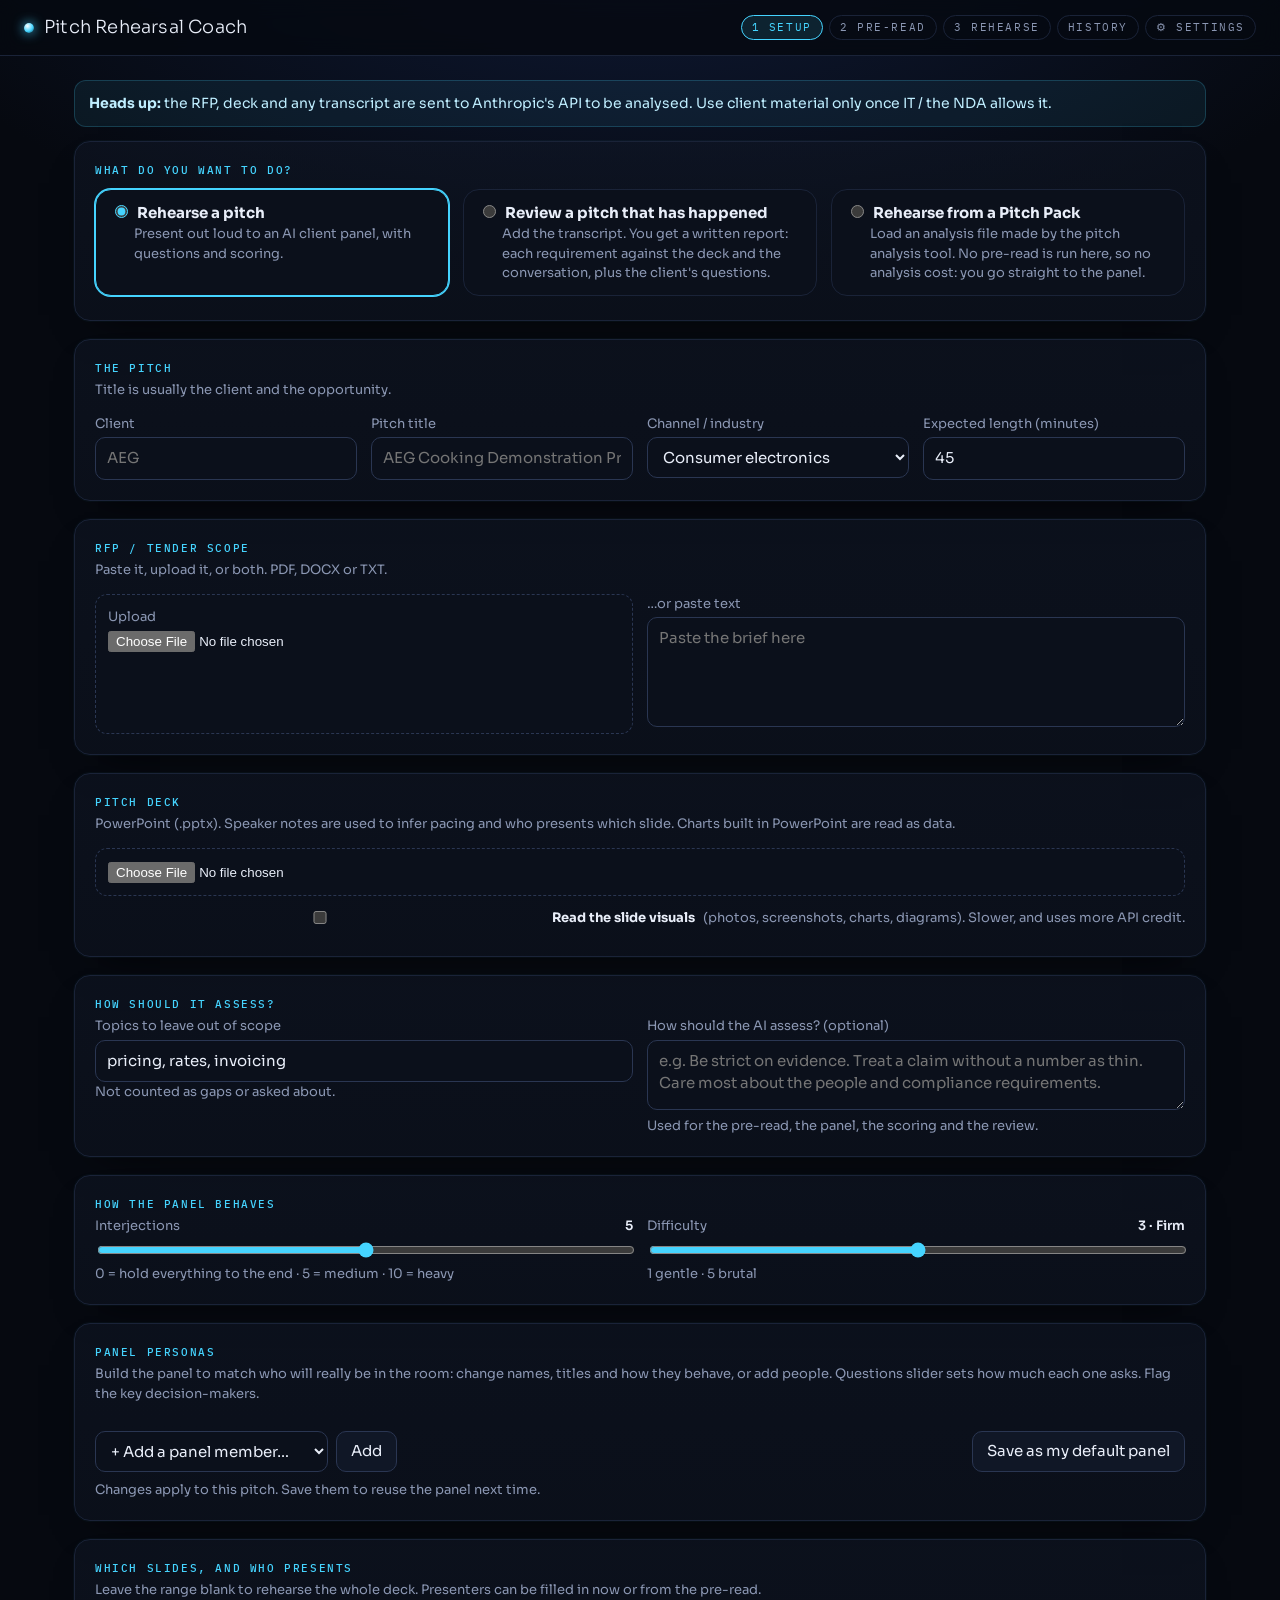
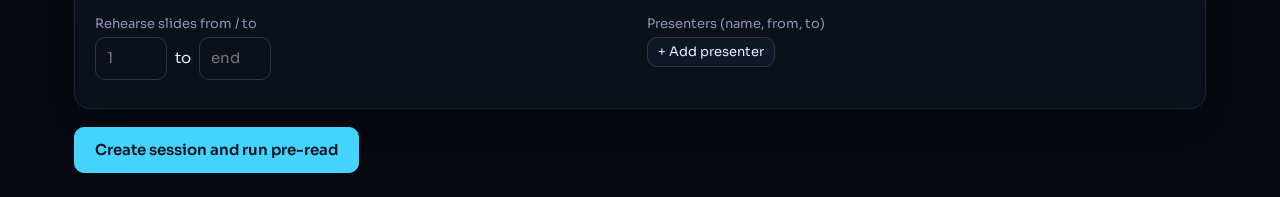
==== commit 643ec0b9: "History page: shared log of every rehearsal with filters, sorting, score trend chart and CSV; Client" ====
--- a/static/index.html
+++ b/static/index.html
@@ -86,7 +86,7 @@
 <body>
 <header>
   <h1>Pitch Rehearsal Coach</h1>
-  <div class="steps"><span class="step on" id="st1">1 Setup</span><span class="step" id="st2">2 Pre-read</span><span class="step">3 Rehearse</span><a class="step" href="/settings" style="text-decoration:none">⚙ Settings</a></div>
+  <div class="steps"><span class="step on" id="st1">1 Setup</span><span class="step" id="st2">2 Pre-read</span><span class="step">3 Rehearse</span><a class="step" href="/history" style="text-decoration:none">History</a><a class="step" href="/settings" style="text-decoration:none">⚙ Settings</a></div>
 </header>
 <main>
 
@@ -108,6 +108,7 @@
     <h2>The pitch</h2>
     <p class="hint">Title is usually the client and the opportunity.</p>
     <div class="grid">
+      <div><label>Client</label><input type="text" id="client" placeholder="AEG"></div>
       <div><label>Pitch title</label><input type="text" id="title" placeholder="AEG Cooking Demonstration Program 2027"></div>
       <div><label>Channel / industry</label>
         <select id="channel">
@@ -369,7 +370,7 @@
 function collectSettings() {
   const num = s => { const v = $(s).value; return v === '' ? null : +v; };
   return {
-    mode: mode(), title: $('#title').value.trim(), channel: $('#channel').value, minutes: num('#minutes'),
+    mode: mode(), client: $('#client').value.trim(), title: $('#title').value.trim(), channel: $('#channel').value, minutes: num('#minutes'),
     interjection: +$('#interj').value, difficulty: +$('#diff').value, ignore_topics: $('#ignore').value.trim(), guidance: $('#guidance').value.trim(),
     range: mode() === 'review' ? {from: null, to: null} : {from: num('#rFrom'), to: num('#rTo')},
     personas: personas.filter(p => p.include !== false),
